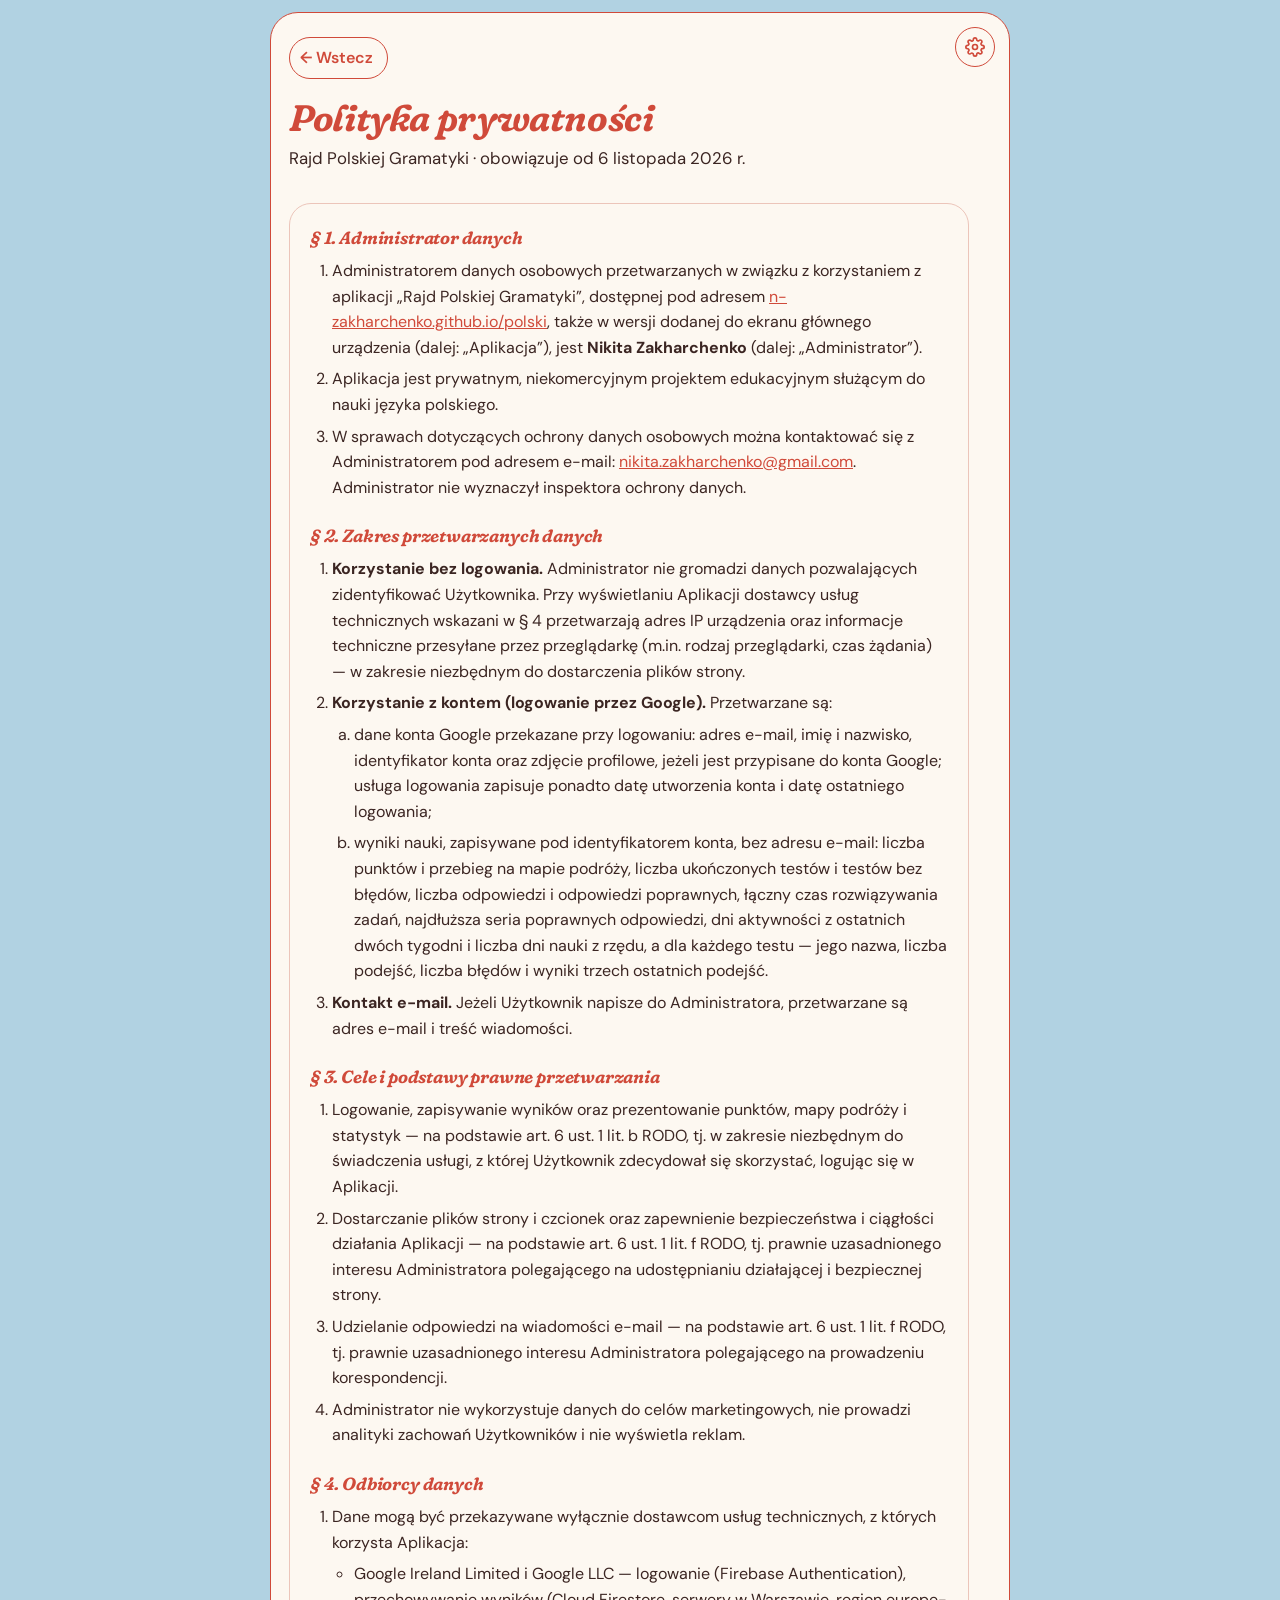
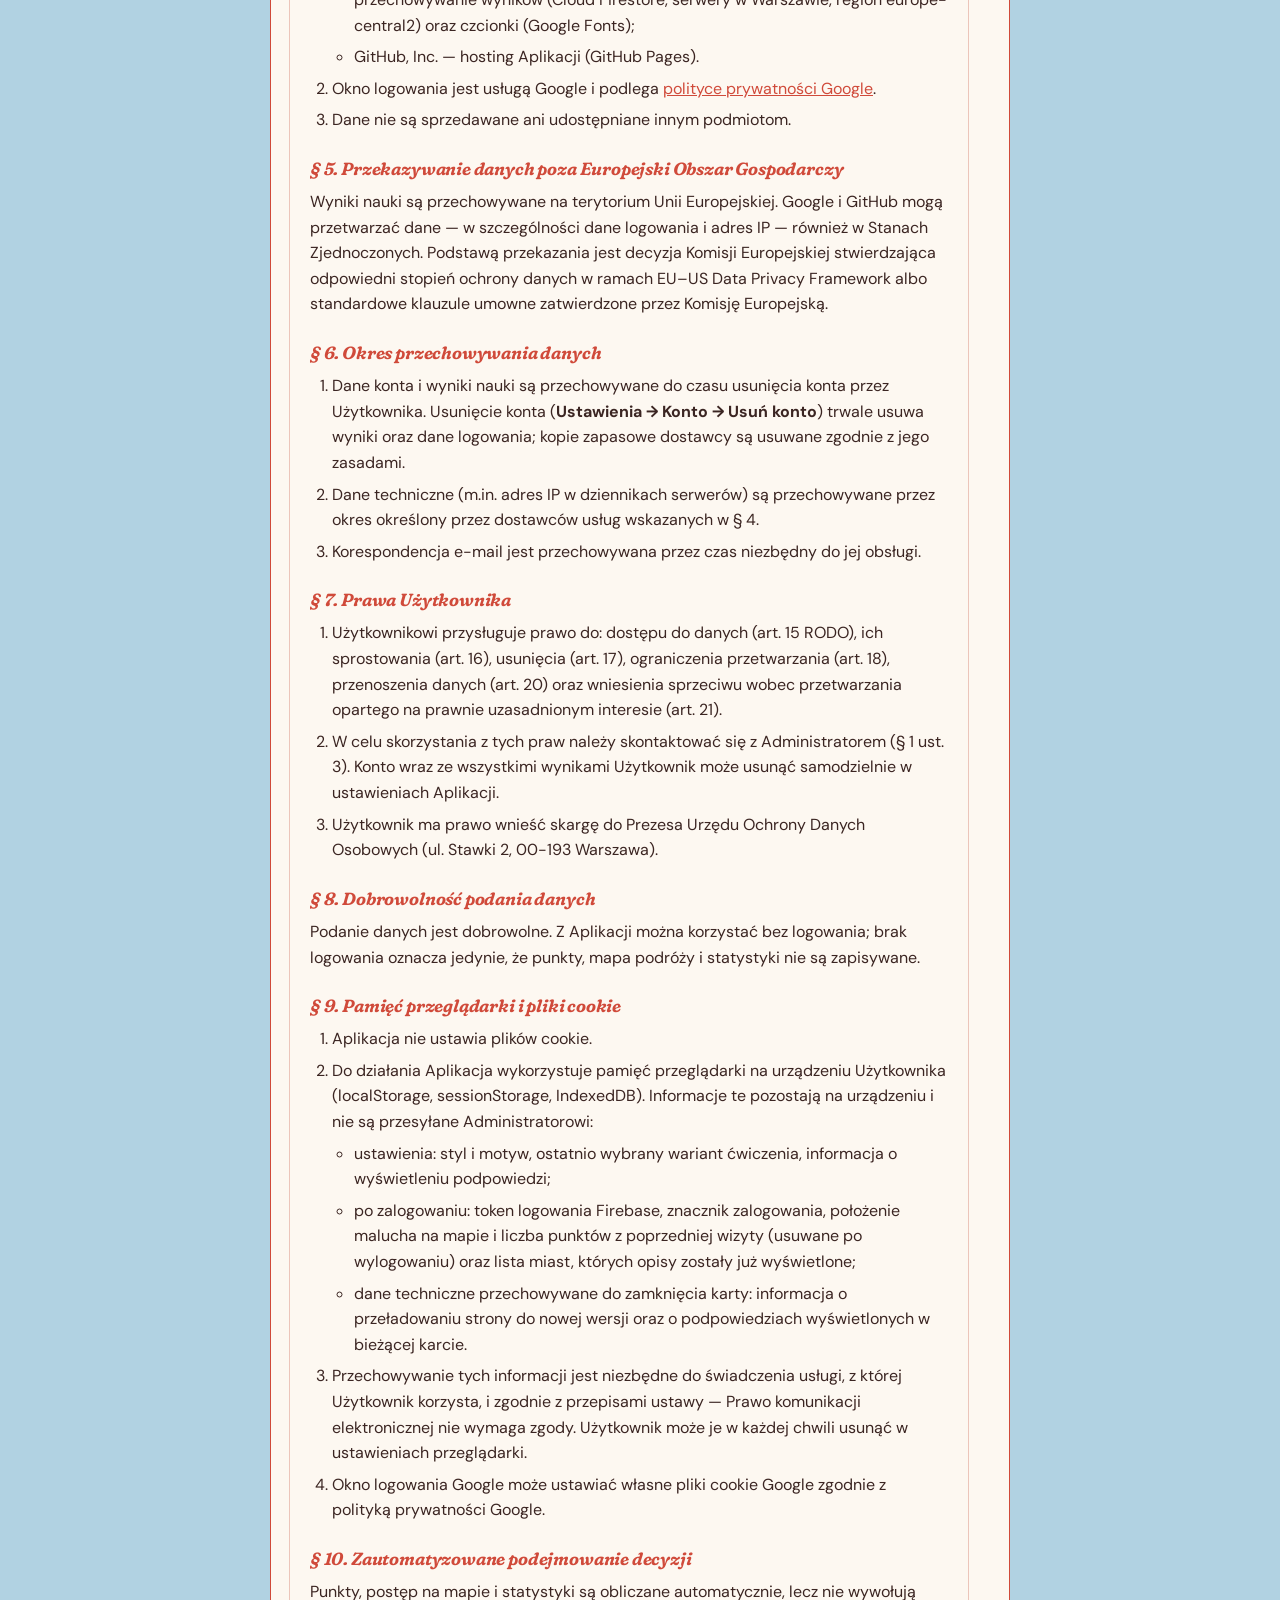
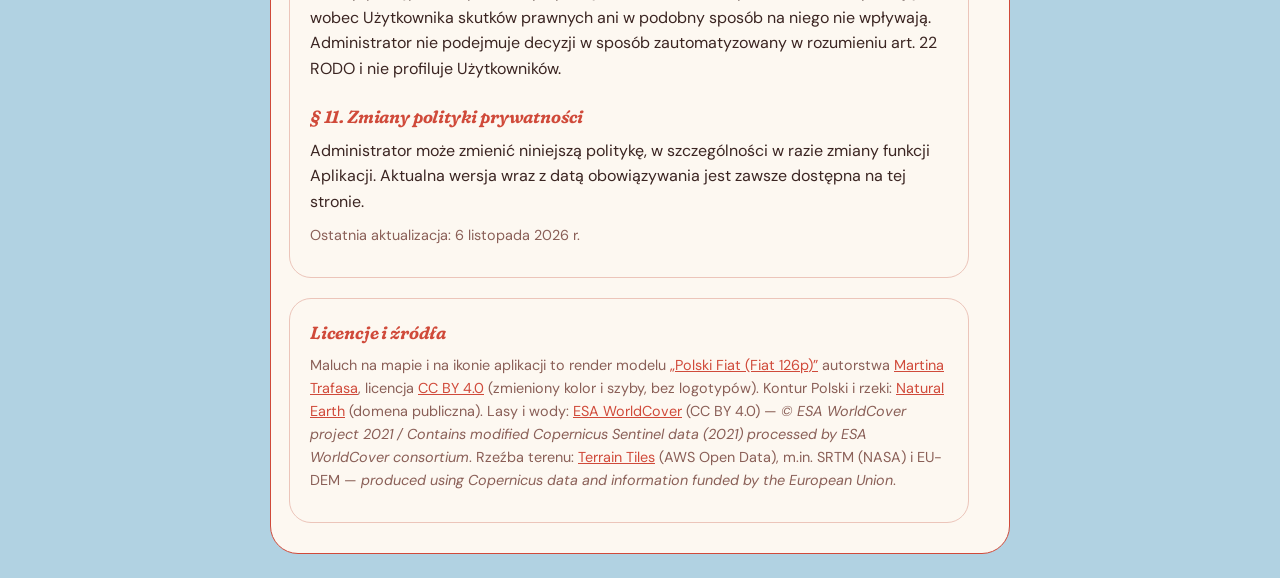
==== privacy.html @ e74ded34 "Liczebniki: w każdym teście co najmniej jedna liczba zakończona na „jeden” (21, 31 … 101) Co-Authore" ====
<!doctype html>
<html lang="pl">
<head>
  <meta charset="utf-8">
  <meta name="viewport" content="width=device-width, initial-scale=1">
  <title>Polityka prywatności — Rajd Polskiej Gramatyki</title>
  <!-- версия сайта: метка ?v= у всех наших файлов (защита от кэша); меняет tools/bump-version.js -->
  <script>window.POLSKI_V = '20261108-1040';</script>
  <link rel="icon" href="favicon.svg?v=20261108-1040" type="image/svg+xml">
  <!-- PWA: «на экран домой» — название Rajd Polski, иконка — малюх (core/pwa.js — инструкция по установке) -->
  <link rel="manifest" href="manifest.webmanifest?v=20261108-1040">
  <link rel="apple-touch-icon" href="icons/apple-touch-icon.png?v=20261108-1040">
  <meta name="apple-mobile-web-app-title" content="Rajd Polski">
  <meta name="application-name" content="Rajd Polski">
  <meta name="mobile-web-app-capable" content="yes">
  <meta name="apple-mobile-web-app-capable" content="yes">
  <link rel="stylesheet" href="style.css?v=20261108-1040">
  <!-- стили оформления (Styl в настройках): включается тот, что в <html data-design> -->
  <link rel="stylesheet" href="designs/01-retro-pastel.css?v=20261108-1040">
  <link rel="stylesheet" href="designs/02-gazeta.css?v=20261108-1040">
  <script src="core/settings.js?v=20261108-1040"></script>
  <script src="core/update.js?v=20261108-1040" defer></script> <!-- новая версия сайта вышла — перезагрузиться (и в PWA) -->
</head>
<body>
  <main>
    <a class="back" href="index.html">← Wstecz</a>
    <h1>Polityka prywatności</h1>
    <p class="subtitle">Rajd Polskiej Gramatyki · obowiązuje od 6 listopada 2026 r.</p>

    <!--
      Формальная политика по ст. 13 RODO. Меняется функциональность (новые данные в Firestore, новые ключи
      в браузере, новые сервисы) — обновить §2, §4, §9 и дату в подзаголовке и внизу.
    -->
    <article class="card prose">
      <h2>§ 1. Administrator danych</h2>
      <ol>
        <li>Administratorem danych osobowych przetwarzanych w związku z korzystaniem z aplikacji
          „Rajd Polskiej Gramatyki”, dostępnej pod adresem
          <a href="https://n-zakharchenko.github.io/polski/">n-zakharchenko.github.io/polski</a>, także w wersji
          dodanej do ekranu głównego urządzenia (dalej: „Aplikacja”), jest <strong>Nikita Zakharchenko</strong>
          (dalej: „Administrator”).</li>
        <li>Aplikacja jest prywatnym, niekomercyjnym projektem edukacyjnym służącym do nauki języka polskiego.</li>
        <li>W sprawach dotyczących ochrony danych osobowych można kontaktować się z Administratorem pod adresem
          e-mail: <a href="mailto:nikita.zakharchenko@gmail.com">nikita.zakharchenko@gmail.com</a>.
          Administrator nie wyznaczył inspektora ochrony danych.</li>
      </ol>

      <h2>§ 2. Zakres przetwarzanych danych</h2>
      <ol>
        <li><strong>Korzystanie bez logowania.</strong> Administrator nie gromadzi danych pozwalających
          zidentyfikować Użytkownika. Przy wyświetlaniu Aplikacji dostawcy usług technicznych wskazani w § 4
          przetwarzają adres IP urządzenia oraz informacje techniczne przesyłane przez przeglądarkę
          (m.in. rodzaj przeglądarki, czas żądania) — w zakresie niezbędnym do dostarczenia plików strony.</li>
        <li><strong>Korzystanie z kontem (logowanie przez Google).</strong> Przetwarzane są:
          <ol type="a">
            <li>dane konta Google przekazane przy logowaniu: adres e-mail, imię i nazwisko, identyfikator konta
              oraz zdjęcie profilowe, jeżeli jest przypisane do konta Google; usługa logowania zapisuje ponadto
              datę utworzenia konta i datę ostatniego logowania;</li>
            <li>wyniki nauki, zapisywane pod identyfikatorem konta, bez adresu e-mail: liczba punktów i przebieg
              na mapie podróży, liczba ukończonych testów i testów bez błędów, liczba odpowiedzi i odpowiedzi
              poprawnych, łączny czas rozwiązywania zadań, najdłuższa seria poprawnych odpowiedzi, dni aktywności
              z ostatnich dwóch tygodni i liczba dni nauki z rzędu, a dla każdego testu — jego nazwa, liczba
              podejść, liczba błędów i wyniki trzech ostatnich podejść.</li>
          </ol>
        </li>
        <li><strong>Kontakt e-mail.</strong> Jeżeli Użytkownik napisze do Administratora, przetwarzane są adres
          e-mail i treść wiadomości.</li>
      </ol>

      <h2>§ 3. Cele i podstawy prawne przetwarzania</h2>
      <ol>
        <li>Logowanie, zapisywanie wyników oraz prezentowanie punktów, mapy podróży i statystyk — na podstawie
          art. 6 ust. 1 lit. b RODO, tj. w zakresie niezbędnym do świadczenia usługi, z której Użytkownik
          zdecydował się skorzystać, logując się w Aplikacji.</li>
        <li>Dostarczanie plików strony i czcionek oraz zapewnienie bezpieczeństwa i ciągłości działania Aplikacji —
          na podstawie art. 6 ust. 1 lit. f RODO, tj. prawnie uzasadnionego interesu Administratora polegającego
          na udostępnianiu działającej i bezpiecznej strony.</li>
        <li>Udzielanie odpowiedzi na wiadomości e-mail — na podstawie art. 6 ust. 1 lit. f RODO, tj. prawnie
          uzasadnionego interesu Administratora polegającego na prowadzeniu korespondencji.</li>
        <li>Administrator nie wykorzystuje danych do celów marketingowych, nie prowadzi analityki zachowań
          Użytkowników i nie wyświetla reklam.</li>
      </ol>

      <h2>§ 4. Odbiorcy danych</h2>
      <ol>
        <li>Dane mogą być przekazywane wyłącznie dostawcom usług technicznych, z których korzysta Aplikacja:
          <ul>
            <li>Google Ireland Limited i Google LLC — logowanie (Firebase Authentication), przechowywanie wyników
              (Cloud Firestore, serwery w Warszawie, region europe-central2) oraz czcionki (Google Fonts);</li>
            <li>GitHub, Inc. — hosting Aplikacji (GitHub Pages).</li>
          </ul>
        </li>
        <li>Okno logowania jest usługą Google i podlega
          <a href="https://policies.google.com/privacy">polityce prywatności Google</a>.</li>
        <li>Dane nie są sprzedawane ani udostępniane innym podmiotom.</li>
      </ol>

      <h2>§ 5. Przekazywanie danych poza Europejski Obszar Gospodarczy</h2>
      <p>Wyniki nauki są przechowywane na terytorium Unii Europejskiej. Google i GitHub mogą przetwarzać dane —
        w szczególności dane logowania i adres IP — również w Stanach Zjednoczonych. Podstawą przekazania jest
        decyzja Komisji Europejskiej stwierdzająca odpowiedni stopień ochrony danych w ramach EU–US Data Privacy
        Framework albo standardowe klauzule umowne zatwierdzone przez Komisję Europejską.</p>

      <h2>§ 6. Okres przechowywania danych</h2>
      <ol>
        <li>Dane konta i wyniki nauki są przechowywane do czasu usunięcia konta przez Użytkownika. Usunięcie konta
          (<strong>Ustawienia → Konto → Usuń konto</strong>) trwale usuwa wyniki oraz dane logowania; kopie
          zapasowe dostawcy są usuwane zgodnie z jego zasadami.</li>
        <li>Dane techniczne (m.in. adres IP w dziennikach serwerów) są przechowywane przez okres określony przez
          dostawców usług wskazanych w § 4.</li>
        <li>Korespondencja e-mail jest przechowywana przez czas niezbędny do jej obsługi.</li>
      </ol>

      <h2>§ 7. Prawa Użytkownika</h2>
      <ol>
        <li>Użytkownikowi przysługuje prawo do: dostępu do danych (art. 15 RODO), ich sprostowania (art. 16),
          usunięcia (art. 17), ograniczenia przetwarzania (art. 18), przenoszenia danych (art. 20) oraz
          wniesienia sprzeciwu wobec przetwarzania opartego na prawnie uzasadnionym interesie (art. 21).</li>
        <li>W celu skorzystania z tych praw należy skontaktować się z Administratorem (§ 1 ust. 3).
          Konto wraz ze wszystkimi wynikami Użytkownik może usunąć samodzielnie w ustawieniach Aplikacji.</li>
        <li>Użytkownik ma prawo wnieść skargę do Prezesa Urzędu Ochrony Danych Osobowych
          (ul. Stawki 2, 00-193 Warszawa).</li>
      </ol>

      <h2>§ 8. Dobrowolność podania danych</h2>
      <p>Podanie danych jest dobrowolne. Z Aplikacji można korzystać bez logowania; brak logowania oznacza
        jedynie, że punkty, mapa podróży i statystyki nie są zapisywane.</p>

      <h2>§ 9. Pamięć przeglądarki i pliki cookie</h2>
      <ol>
        <li>Aplikacja nie ustawia plików cookie.</li>
        <li>Do działania Aplikacja wykorzystuje pamięć przeglądarki na urządzeniu Użytkownika (localStorage,
          sessionStorage, IndexedDB). Informacje te pozostają na urządzeniu i nie są przesyłane Administratorowi:
          <ul>
            <li>ustawienia: styl i motyw, ostatnio wybrany wariant ćwiczenia, informacja o wyświetleniu podpowiedzi;</li>
            <li>po zalogowaniu: token logowania Firebase, znacznik zalogowania, położenie malucha na mapie i liczba
              punktów z poprzedniej wizyty (usuwane po wylogowaniu) oraz lista miast, których opisy zostały już
              wyświetlone;</li>
            <li>dane techniczne przechowywane do zamknięcia karty: informacja o przeładowaniu strony do nowej wersji
              oraz o podpowiedziach wyświetlonych w bieżącej karcie.</li>
          </ul>
        </li>
        <li>Przechowywanie tych informacji jest niezbędne do świadczenia usługi, z której Użytkownik korzysta,
          i zgodnie z przepisami ustawy — Prawo komunikacji elektronicznej nie wymaga zgody. Użytkownik może je
          w każdej chwili usunąć w ustawieniach przeglądarki.</li>
        <li>Okno logowania Google może ustawiać własne pliki cookie Google zgodnie z polityką prywatności Google.</li>
      </ol>

      <h2>§ 10. Zautomatyzowane podejmowanie decyzji</h2>
      <p>Punkty, postęp na mapie i statystyki są obliczane automatycznie, lecz nie wywołują wobec Użytkownika
        skutków prawnych ani w podobny sposób na niego nie wpływają. Administrator nie podejmuje decyzji
        w sposób zautomatyzowany w rozumieniu art. 22 RODO i nie profiluje Użytkowników.</p>

      <h2>§ 11. Zmiany polityki prywatności</h2>
      <p>Administrator może zmienić niniejszą politykę, w szczególności w razie zmiany funkcji Aplikacji.
        Aktualna wersja wraz z datą obowiązywania jest zawsze dostępna na tej stronie.</p>

      <p class="muted">Ostatnia aktualizacja: 6 listopada 2026 r.</p>
    </article>

    <!-- лицензии — не часть политики, но CC BY требует указывать авторов -->
    <section class="card prose licenses">
      <h2>Licencje i źródła</h2>
      <p>Maluch na mapie i na ikonie aplikacji to render modelu
        <a href="https://sketchfab.com/3d-models/polski-fiat-fiat-126p-edc1b9d866484e048b4c54d917cca900">„Polski Fiat (Fiat 126p)”</a>
        autorstwa <a href="https://sketchfab.com/Bexxie">Martina Trafasa</a>, licencja
        <a href="http://creativecommons.org/licenses/by/4.0/">CC BY 4.0</a> (zmieniony kolor i szyby, bez logotypów).
        Kontur Polski i rzeki: <a href="https://www.naturalearthdata.com/">Natural Earth</a> (domena publiczna).
        Lasy i wody: <a href="https://esa-worldcover.org/">ESA WorldCover</a> (CC BY 4.0) —
        <i>© ESA WorldCover project 2021 / Contains modified Copernicus Sentinel data (2021) processed by ESA WorldCover consortium</i>.
        Rzeźba terenu: <a href="https://registry.opendata.aws/terrain-tiles/">Terrain Tiles</a> (AWS Open Data),
        m.in. SRTM (NASA) i EU-DEM — <i>produced using Copernicus data and information funded by the European Union</i>.</p>
    </section>
  </main>
  <script src="core/haptics.js?v=20261108-1040"></script>
  <script src="core/account.js?v=20261108-1040" defer></script>
  <script src="core/pwa.js?v=20261108-1040" defer></script>
</body>
</html>
---- style.css ----
:root {
  --bg: #f4f5fa;
  --card: #ffffff;
  --card-border: #e7e9f2;
  --text: #1d2330;
  --muted: #6b7280;
  --accent: #dc143c;            /* польский красный */
  --accent-2: #ff4d6d;
  --accent-soft: #fde8ec;
  --shadow: 0 1px 2px rgba(20, 24, 40, 0.06), 0 4px 14px rgba(20, 24, 40, 0.06);
  --shadow-hover: 0 2px 4px rgba(20, 24, 40, 0.08), 0 12px 28px rgba(220, 20, 60, 0.16);
  --radius: 18px;
  --ok: #16803c;
  --ok-soft: #e3f6ea;
  --bad: #c81e3a;
  --bad-soft: #fde8ec;
  /* цвета рамок и вариантов: жёлтый — существительное, зелёный — глагол */
  --y-bg: #fef3c7;
  --y-border: #f2b01e;
  --y-text: #6b4a04;
  --g-bg: #dcfce7;
  --g-border: #34c46a;
  --g-text: #14532d;
  /* все подсказки: белый пузырь, обводка и текст — цвет числительных (--num) */
  --tip-bg: #ffffff;
  --tip-shadow: drop-shadow(0 6px 12px rgba(40, 60, 120, 0.12));
  --num: #3f6fe8;   /* число словами */
  --b-bg: #e8efff;  /* рамка и варианты числительного */
  --b-text: #24449e;
  /* карта путешествия */
  --map-land: #f1f3f8;
  --map-border: #d3d8e3;
  --terrain-light: inline;
  --terrain-dark: none;
  --map-river: #a3c4e6;
  --relief-blend: hard-light;  /* на светлой суше soft-light почти не виден */
  --relief-opacity: 0.45;
}

/*
 * Тёмная тема. Настройка «Motyw» (core/settings.js) ставит <html data-theme="light|dark">:
 *   без атрибута («Jak na urządzeniu») — как в системе;
 *   data-theme="light" («Dzień») — всегда светлая; data-theme="dark" («Noc») — всегда тёмная.
 * Поэтому набор тёмных цветов записан дважды — держите оба блока одинаковыми.
 */
:root { color-scheme: light; }

@media (prefers-color-scheme: dark) {
  :root:not([data-theme="light"]) {
    color-scheme: dark;
    --bg: #13151b;
    --card: #1d2028;
    --card-border: #2a2e39;
    --text: #e9ebf1;
    --muted: #9aa1ad;
    --accent-soft: #3a1820;
    --shadow: 0 1px 2px rgba(0, 0, 0, 0.3), 0 4px 14px rgba(0, 0, 0, 0.25);
    --shadow-hover: 0 2px 4px rgba(0, 0, 0, 0.3), 0 12px 28px rgba(220, 20, 60, 0.22);
    --ok: #4ade80;
    --ok-soft: #13301f;
    --bad: #ff6b81;
    --bad-soft: #3a1820;
    --y-bg: #3a2e0c;
    --y-border: #d9a321;
    --y-text: #fde68a;
    --g-bg: #10301e;
    --g-border: #2fb862;
    --g-text: #bbf7d0;
    --tip-bg: #1d2028;
    --tip-shadow: drop-shadow(0 6px 12px rgba(0, 0, 0, 0.45));
    --num: #8aa8ff;
    --b-bg: #17223f;
    --b-text: #c9d7ff;
    --map-land: #242833;
    --map-border: #3a4050;
    --terrain-light: none;
    --terrain-dark: inline;
    --map-river: #34547d;
    --relief-blend: soft-light;
    --relief-opacity: 1;
  }
}

:root[data-theme="dark"] {
  color-scheme: dark;
  --bg: #13151b;
  --card: #1d2028;
  --card-border: #2a2e39;
  --text: #e9ebf1;
  --muted: #9aa1ad;
  --accent-soft: #3a1820;
  --shadow: 0 1px 2px rgba(0, 0, 0, 0.3), 0 4px 14px rgba(0, 0, 0, 0.25);
  --shadow-hover: 0 2px 4px rgba(0, 0, 0, 0.3), 0 12px 28px rgba(220, 20, 60, 0.22);
  --ok: #4ade80;
  --ok-soft: #13301f;
  --bad: #ff6b81;
  --bad-soft: #3a1820;
  --y-bg: #3a2e0c;
  --y-border: #d9a321;
  --y-text: #fde68a;
  --g-bg: #10301e;
  --g-border: #2fb862;
  --g-text: #bbf7d0;
  --tip-bg: #1d2028;
  --tip-shadow: drop-shadow(0 6px 12px rgba(0, 0, 0, 0.45));
  --num: #8aa8ff;
  --b-bg: #17223f;
  --b-text: #c9d7ff;
  --map-land: #242833;
  --map-border: #3a4050;
  --terrain-light: none;
  --terrain-dark: inline;
  --map-river: #34547d;
  --relief-blend: soft-light;
  --relief-opacity: 1;
}

* { box-sizing: border-box; }

body {
  margin: 0;
  min-height: 100vh;
  font-family: -apple-system, BlinkMacSystemFont, "Segoe UI", Roboto, sans-serif;
  background:
    radial-gradient(1200px 400px at 50% -200px, var(--accent-soft), transparent 70%),
    var(--bg);
  color: var(--text);
  line-height: 1.5;
  -webkit-tap-highlight-color: transparent;
}

main {
  position: relative; /* шестерёнка настроек — в правом верхнем углу колонки, а не окна */
  max-width: 760px;
  margin: 0 auto;
  padding: 28px 16px 40px;
}

h1 {
  margin: 0 0 4px;
  font-size: 1.8rem;
  font-weight: 800;
  letter-spacing: -0.02em;
}
.subtitle { margin: 0 0 24px; color: var(--muted); font-size: 1.05rem; }

/* ---------- Список тестов ---------- */

/* мобильный: одна колонка; шире — столько колонок, сколько влезет */
.test-list {
  display: grid;
  grid-template-columns: repeat(auto-fill, minmax(260px, 1fr));
  gap: 14px;
}

.test-card {
  display: flex;
  align-items: center;
  gap: 16px;
  padding: 18px;
  background: var(--card);
  border: 1px solid var(--card-border);
  border-radius: var(--radius);
  box-shadow: var(--shadow);
  color: var(--text);
  text-decoration: none;
  transition: transform 0.18s ease, box-shadow 0.18s ease, border-color 0.18s ease;
}

.test-card:hover {
  transform: translateY(-3px);
  box-shadow: var(--shadow-hover);
  border-color: var(--accent);
}
.test-card:active { transform: translateY(0) scale(0.98); }
.test-card:focus-visible { outline: 3px solid var(--accent); outline-offset: 2px; }

.test-icon {
  flex: none;
  display: grid;
  place-items: center;
  width: 56px;
  height: 56px;
  border-radius: 16px;
  background: linear-gradient(135deg, var(--accent), var(--accent-2));
  color: #fff;
  font-weight: 800;
  font-size: 1.05rem;
  letter-spacing: -0.02em;
  box-shadow: 0 6px 14px rgba(220, 20, 60, 0.3);
}

.test-text { flex: 1; display: flex; flex-direction: column; min-width: 0; }
.test-title { font-size: 1.15rem; font-weight: 700; }
.test-desc { font-size: 0.92rem; color: var(--muted); }

.test-arrow {
  flex: none;
  font-size: 1.3rem;
  color: var(--muted);
  transition: transform 0.18s ease, color 0.18s ease;
}
.test-card:hover .test-arrow { transform: translateX(4px); color: var(--accent); }

/* тест ещё не готов */
.test-card.soon { opacity: 0.6; cursor: default; }
.test-card.soon:hover { transform: none; box-shadow: var(--shadow); border-color: var(--card-border); }
.test-card.soon .test-icon { background: var(--muted); box-shadow: none; }

.badge {
  flex: none;
  padding: 4px 10px;
  border-radius: 999px;
  background: var(--accent-soft);
  color: var(--accent);
  font-size: 0.8rem;
  font-weight: 700;
}
.back[hidden] { display: none; }

/* iOS: невидимая подпись переключателя во всю кнопку — касание даёт системный щелчок (core/haptics.js).
   Стоит раньше .chip / .ghost, чтобы их position (летящее слово — fixed) брал верх. */
.haptic-host { position: relative; }
.haptic-hit { position: absolute; inset: 0; border-radius: inherit; -webkit-tap-highlight-color: transparent; }
.ghost .haptic-hit { display: none; }

/* ---------- Обычная кнопка (для тестов) ---------- */

.btn {
  display: inline-flex;
  align-items: center;
  justify-content: center;
  gap: 8px;
  min-height: 52px;
  padding: 14px 24px;
  border: none;
  border-radius: 14px;
  background: linear-gradient(135deg, var(--accent), var(--accent-2));
  color: #fff;
  font: inherit;
  font-size: 1.05rem;
  font-weight: 700;
  text-decoration: none;
  cursor: pointer;
  box-shadow: 0 6px 16px rgba(220, 20, 60, 0.28);
  transition: transform 0.15s ease, box-shadow 0.15s ease, filter 0.15s ease;
}
.btn:hover { transform: translateY(-2px); box-shadow: 0 10px 22px rgba(220, 20, 60, 0.34); filter: brightness(1.05); }
.btn:active { transform: translateY(0) scale(0.98); }
.btn:focus-visible { outline: 3px solid var(--accent); outline-offset: 2px; }
.btn:disabled { opacity: 0.45; cursor: default; transform: none; box-shadow: none; }

/* ---------- Прочее ---------- */

.back {
  display: inline-flex;
  align-items: center;
  gap: 6px;
  margin-bottom: 20px;
  padding: 8px 14px 8px 10px;
  border-radius: 999px;
  background: var(--card);
  border: 1px solid var(--card-border);
  color: var(--muted);
  font-weight: 600;
  text-decoration: none;
  transition: color 0.15s, border-color 0.15s;
}
.back:hover { color: var(--accent); border-color: var(--accent); }

.card {
  background: var(--card);
  border: 1px solid var(--card-border);
  border-radius: var(--radius);
  box-shadow: var(--shadow);
  padding: 20px;
}

.btn-wide { width: 100%; }

/* «Sprawdź / Dalej» в тесте (core/ui.js): закреплена у нижнего края экрана поверх лёгкого градиента,
   чтобы не прыгала вслед за высотой задания. Ширина — как у колонки; градиент — в цвет фона под колонкой. */
.action-bar {
  position: fixed;
  left: 50%;
  bottom: 0;
  transform: translateX(-50%);
  z-index: 40;
  width: min(100%, var(--bar-width, 760px));
  padding: 34px 16px calc(16px + env(safe-area-inset-bottom));
  background: linear-gradient(to bottom, transparent, var(--bar-fade, var(--bg)) 60%);
  pointer-events: none; /* сквозь прозрачную часть градиента можно нажимать */
}
.action-bar[hidden] { display: none; }
.action-bar .btn { pointer-events: auto; display: block; max-width: 560px; margin: 0 auto; }
.test-page main { padding-bottom: 120px; } /* последнее в задании не прячется под кнопкой */

/* канистра вместо звёздочки у очков: встроенный SVG (Polski.fuelIcon в core/engine.js), цвет — --fuel стиля */
.ico-fuel, .ico-pin {
  display: inline-block;
  width: 1.1em;
  height: 1.1em;
  vertical-align: -0.2em;
  color: var(--fuel, var(--accent));
}
.ico-fuel svg, .ico-pin svg { display: block; width: 100%; height: 100%; } /* .ico-pin — пин у счётчика городов (journey.js) */
.btn-secondary {
  background: var(--card);
  color: var(--text);
  border: 1px solid var(--card-border);
  box-shadow: var(--shadow);
}
.btn-secondary:hover { box-shadow: var(--shadow-hover); }
.btn[hidden] { display: none; }

.error { margin: 0; color: var(--bad); font-weight: 600; }

/* подвал главной: ссылка на политику — видна всем, с входом и без */
.site-footer { margin: 28px 0 8px; text-align: center; font-size: 0.85rem; }
.site-footer a { color: var(--muted); }
.site-footer a:hover { color: var(--accent); }

/* ---------- «Zainstaluj aplikację» (core/pwa.js; только на телефонах) ---------- */

.pwa-row { margin-bottom: 14px; }
.pwa-btn { min-height: 40px; padding: 8px 16px; font-size: 0.95rem; }
.rule-dialog.pwa-dialog { width: min(440px, calc(100vw - 32px)); }
.pwa-intro { display: flex; gap: 12px; align-items: center; margin-bottom: 14px; }
.pwa-intro p { margin: 0; color: var(--muted); line-height: 1.4; }
.pwa-icon { flex: none; border-radius: 13px; box-shadow: 0 2px 6px rgba(0, 0, 0, 0.15); }
.pwa-steps ol { margin: 14px 0 0; padding-left: 1.3em; display: grid; gap: 8px; line-height: 1.4; }
.pwa-note { margin: 12px 0 0; color: var(--muted); font-size: 0.85rem; }
.pwa-install { margin-top: 14px; }
.pwa-or { margin: 10px 0 -6px; color: var(--muted); font-size: 0.85rem; text-align: center; }
.pwa-device { margin: 0; padding: 8px 12px; border-radius: 10px; background: var(--stat-bg, var(--bg)); font-size: 0.9rem; }
.pwa-copy { margin-top: 12px; min-height: 36px; padding: 6px 14px; font-size: 0.9rem; }
.pwa-other { margin-top: 16px; color: var(--muted); font-size: 0.85rem; }
.pwa-other summary { cursor: pointer; }
.pwa-picker { margin-top: 8px; width: 100%; padding: 8px; font: inherit; color: var(--text); background: var(--card); border: 1px solid var(--card-border); border-radius: 8px; }

/* ---------- Настройки: шестерёнка в правом верхнем углу ---------- */

.settings-btn {
  position: absolute;
  top: 16px;
  right: 16px;
  z-index: 10;
  display: grid;
  place-items: center;
  width: 40px;
  height: 40px;
  padding: 0;
  border: 1px solid var(--card-border);
  border-radius: 50%;
  background: var(--card);
  color: var(--muted);
  box-shadow: var(--shadow);
  cursor: pointer;
  transition: color 0.15s, transform 0.3s ease;
}
.settings-btn:hover { color: var(--text); transform: rotate(45deg); }
.settings-btn:focus-visible { outline: 3px solid var(--accent); outline-offset: 2px; }
.rule-dialog.settings-dialog { width: min(440px, calc(100vw - 32px)); }
h1 { padding-right: 48px; } /* место под шестерёнку: длинный заголовок под неё не залезает */
.settings-section .seg { margin-top: 2px; }
.settings-section + .settings-section { margin-top: 24px; }

/* ---------- Konto (core/account.js): настройки и итог теста ---------- */

.account { display: grid; gap: 10px; }
.account p { margin: 0; }
.account-lead { color: var(--muted); }
.account-email { margin-top: -6px !important; color: var(--muted); font-size: 0.9rem; }
.account-row { display: flex; flex-wrap: wrap; align-items: center; gap: 8px; }
.account-warn { color: var(--bad); font-weight: 600; }
.account-error { color: var(--bad); font-size: 0.9rem; }
.account-privacy { justify-self: start; color: var(--muted); font-size: 0.85rem; }
.account-privacy:hover { color: var(--accent); }
.btn-sm { min-height: 44px; padding: 10px 18px; font-size: 1rem; }
.btn-danger { background: var(--bad); box-shadow: none; }
.btn-danger:hover { box-shadow: none; }
.link-danger {
  padding: 10px 6px;
  border: none;
  background: none;
  color: var(--bad);
  font: inherit;
  font-weight: 600;
  cursor: pointer;
}
.link-danger:hover { text-decoration: underline; }
.link-danger:disabled { opacity: 0.45; cursor: default; text-decoration: none; }
.summary-account {
  max-width: 360px;
  margin: 24px auto 0;
  padding-top: 20px;
  border-top: 1px solid var(--card-border);
}
.summary-account[hidden] { display: none; }
.summary-account .account { justify-items: center; }
.summary-account .account-privacy { justify-self: center; }

/* ---------- Текстовые страницы (privacy.html) ---------- */

.prose { max-width: 680px; line-height: 1.6; }
.prose h2 { margin: 22px 0 6px; font-size: 1.1rem; }
.prose h2:first-child { margin-top: 0; }
.prose p, .prose ul, .prose ol { margin: 0 0 10px; }
.prose ul, .prose ol { padding-left: 22px; }
.prose li { margin-bottom: 6px; }
.prose li > ul, .prose li > ol { margin: 6px 0 0; }
.licenses { margin-top: 20px; font-size: 0.9rem; color: var(--muted); } /* лицензии под политикой (privacy.html) */
.licenses h2 { color: var(--text); }
.prose a { color: var(--accent); }
.prose .muted { color: var(--muted); font-size: 0.9rem; }
@media (min-width: 768px) {
  .settings-btn { top: 24px; right: 24px; }
}

/* ---------- Экран выбора (раздел с chooser) ---------- */

.chooser[hidden], .test-list[hidden] { display: none; }
.chooser { max-width: none; } /* на всю ширину колонки, как в остальных стилях */
.chooser-axis { margin-bottom: 22px; }
.chooser-label {
  margin-bottom: 8px;
  color: var(--muted);
  font-size: 0.8rem;
  font-weight: 700;
  letter-spacing: 0.04em;
  text-transform: uppercase;
}
.seg { display: flex; flex-wrap: wrap; gap: 8px; }
.seg-btn {
  min-height: 46px;
  padding: 10px 16px;
  border: 2px solid var(--card-border);
  border-radius: 14px;
  background: var(--card);
  color: var(--text);
  font: inherit;
  font-size: 1rem;
  font-weight: 600;
  cursor: pointer;
  transition: border-color 0.15s, background 0.15s, color 0.15s;
}
.seg-btn:hover { border-color: var(--accent); }
.seg-btn.active {
  border-color: var(--accent);
  background: var(--accent-soft);
  color: var(--accent);
}
.seg-btn:focus-visible { outline: 3px solid var(--accent); outline-offset: 2px; }
.chooser-hint { margin-top: 8px; color: var(--muted); font-size: 0.9rem; font-style: italic; }
.chooser-start { margin-top: 6px; }

/* ---------- Экран теста ---------- */

.test-page h1 { margin-bottom: 16px; }
.test-page .test-mode { margin: -12px 0 16px; }
.test-mode[hidden] { display: none; }

.progress { margin-bottom: 20px; }
.progress-text {
  display: flex;
  justify-content: space-between;
  margin-bottom: 8px;
  color: var(--muted);
  font-size: 0.9rem;
  font-weight: 600;
}
.progress-track {
  height: 8px;
  border-radius: 999px;
  background: var(--accent-soft);
  overflow: hidden;
}
.progress-fill {
  height: 100%;
  border-radius: inherit;
  background: linear-gradient(90deg, var(--accent), var(--accent-2));
  transition: width 0.3s ease;
}

.task { text-align: center; margin: 8px 0 20px; }
.task-question { margin: 0 0 6px; color: var(--muted); font-size: 1rem; }
.task-prompt {
  font-size: clamp(2rem, 9vw, 3.2rem);
  font-weight: 800;
  letter-spacing: -0.02em;
  line-height: 1.15;
  word-break: break-word;
}

.answer-area { margin-bottom: 16px; }
.answer-area.locked { pointer-events: none; }

.text-input {
  width: 100%;
  padding: 14px 16px;
  border: 2px solid var(--card-border);
  border-radius: 14px;
  background: var(--bg);
  color: var(--text);
  font: inherit;
  font-size: 1.2rem; /* ≥16px — iOS не зумит поле */
  outline: none;
  transition: border-color 0.15s;
}
.text-input:focus { border-color: var(--accent); }

.pl-keys {
  display: flex;
  flex-wrap: wrap;
  gap: 6px;
  margin-top: 10px;
  justify-content: center;
}
.pl-key {
  min-width: 40px;
  height: 40px;
  border: 1px solid var(--card-border);
  border-radius: 10px;
  background: var(--card);
  color: var(--text);
  font: inherit;
  font-size: 1.05rem;
  cursor: pointer;
}
.pl-key:hover { border-color: var(--accent); color: var(--accent); }

.options { display: grid; gap: 10px; }
@media (min-width: 520px) { .options { grid-template-columns: 1fr 1fr; } }
.option {
  min-height: 56px;
  padding: 12px 16px;
  border: 2px solid var(--card-border);
  border-radius: 14px;
  background: var(--card);
  color: var(--text);
  font: inherit;
  font-size: 1.1rem;
  font-weight: 600;
  cursor: pointer;
  transition: border-color 0.15s, transform 0.15s;
}
.option:hover { border-color: var(--accent); transform: translateY(-1px); }
.option.correct { border-color: var(--ok); background: var(--ok-soft); }
.option.wrong { border-color: var(--bad); background: var(--bad-soft); }

.feedback:empty { display: none; }
.feedback {
  margin-bottom: 16px;
  padding: 12px 16px;
  border-radius: 14px;
  line-height: 1.6;
}
.feedback.ok { background: var(--ok-soft); color: var(--ok); }
.feedback.bad { background: var(--bad-soft); color: var(--bad); }
.feedback b { color: var(--text); }
.feedback-hint { color: var(--muted); font-size: 0.95rem; }

.counts { display: inline-flex; gap: 12px; }
.count-ok { color: var(--ok); }
.count-bad { color: var(--bad); }

/* очки и серия (видны после входа) */
.progress-round { display: inline-flex; align-items: center; gap: 8px; }
.count-pts { position: relative; color: var(--text); white-space: nowrap; }
.count-pts[hidden], .streak[hidden] { display: none; } /* без входа очков нет (core/ui.js → syncPoints) */
.pts-pop {
  position: absolute;
  left: 50%;
  bottom: 100%;
  color: var(--ok);
  font-weight: 800;
  white-space: nowrap;
  pointer-events: none;
  animation: pts-pop 1s ease-out forwards;
}
@keyframes pts-pop {
  0% { opacity: 0; transform: translate(-50%, 6px) scale(0.8); }
  20% { opacity: 1; transform: translate(-50%, 0) scale(1.15); }
  100% { opacity: 0; transform: translate(-50%, -20px) scale(1); }
}
.streak { display: inline-block; color: var(--accent); font-weight: 800; }
.streak:empty { display: none; }
.streak.bump { animation: streak-bump 0.5s ease; }
@keyframes streak-bump {
  0% { transform: scale(1); }
  40% { transform: scale(1.4); }
  100% { transform: scale(1); }
}
.summary-points { display: grid; gap: 4px; margin-bottom: 4px; }
.summary-points p { margin: 0; }
.summary-points .btn { justify-self: center; margin-top: 6px; }
.pts-total { font-size: 1.4rem; }
.pts-total strong { color: var(--ok); }
.pts-sub { color: var(--muted); }
.pts-city { font-size: 1.1rem; font-weight: 700; }

/* поп-ап «Nowe miasto» (journey.js → showCity) — на основе окна правила */
.rule-dialog.city-dialog { width: min(420px, calc(100vw - 32px)); text-align: center; }
.city-dialog .rule-inner { display: grid; gap: 6px; padding: 24px 22px 22px; }
.city-dialog p { margin: 0; }
.city-kicker { color: var(--accent); font-weight: 800; letter-spacing: 0.02em; }
.city-name { margin: 2px 0 0; font-size: 1.8rem; line-height: 1.15; }
.city-woj { color: var(--muted); font-size: 0.9rem; }
.city-text { margin: 10px 0 14px !important; line-height: 1.55; text-align: left; }
.pts-sub strong { color: var(--text); }
.pts-map { margin-top: 6px; color: var(--accent); font-weight: 700; text-decoration: none; }
.pts-map:hover { text-decoration: underline; }
.summary-points:not(:empty) + div:not(:empty) { margin-top: 14px; }
.summary-go { margin-top: 16px; } /* «Zobacz mapę» / «Na główną» (core/progress.js) */

/* ---------- Карта путешествия (journey/journey.js) ---------- */

.journey { margin-top: 44px; padding: 10px 12px 14px; }
.journey[hidden] { display: none; }
.journey-lead { margin: 6px 4px 4px; font-weight: 700; line-height: 1.35; }
.journey-frame { position: relative; }
.journey-map { display: block; width: 100%; height: auto; }
.map-land { fill: var(--map-land); }
.map-border { fill: none; stroke: var(--map-border); stroke-width: 2.5; stroke-linejoin: round; }
/* пастельная раскраска (journey/terrain-*.webp): показываем картинку своей темы */
.map-terrain { pointer-events: none; }
.map-terrain-light { display: var(--terrain-light); }
.map-terrain-dark { display: var(--terrain-dark); }
.map-river { fill: none; stroke: var(--map-river); stroke-linecap: round; stroke-linejoin: round; }
/* рельеф (journey/relief.webp): серый 50% не меняет сушу, темнее — тень, светлее — свет */
.map-relief { mix-blend-mode: var(--relief-blend); opacity: var(--relief-opacity); pointer-events: none; }
/* маршрут — тонкий пунктир; пройденная часть — тот же пунктир, красный */
.map-route, .map-done {
  fill: none;
  stroke-width: 2;
  stroke-dasharray: 5 5;
  stroke-linecap: round;
  stroke-linejoin: round;
}
.map-route { stroke: var(--muted); stroke-opacity: 0.6; }
.map-done { stroke: var(--accent); stroke-width: 2.6; }
.map-city { fill: var(--card); stroke: var(--muted); stroke-width: 1.6; }
.map-city.reached { fill: var(--accent); stroke: var(--accent); }
.map-city.next { stroke: var(--accent); stroke-width: 2.2; }
.map-label {
  fill: var(--muted);
  font-size: 17px;
  font-weight: 600;
  paint-order: stroke;
  stroke: var(--map-land);
  stroke-width: 4px;
  stroke-linejoin: round;
}
.map-label.next { fill: var(--text); font-weight: 800; }
.map-label.off { display: none; }
.map-car { pointer-events: none; }
.map-car.driving .car-body { animation: car-bump 0.24s ease-in-out infinite alternate; }
@keyframes car-bump { from { transform: translateY(0); } to { transform: translateY(-1.3px); } }

.journey-info { padding: 6px 4px 0; }
.journey-stats { display: flex; flex-wrap: wrap; justify-content: space-between; align-items: baseline; gap: 6px 14px; font-weight: 600; }
.journey-points strong { font-size: 1.35rem; }
.journey-cities { color: var(--muted); }
.journey-next { margin: 4px 0 0; color: var(--muted); }
.journey-next strong { color: var(--text); }
.journey-alt { margin: 0; color: var(--muted); font-size: 0.9rem; text-align: center; }

/* без входа: карта приглушена, поверх приглашение */
.journey.locked .journey-map { opacity: 0.45; filter: grayscale(0.5); }
/* приглашение — под картой, слегка наезжая на её низ: влезает на любой ширине */
.journey-overlay {
  position: relative;
  display: flex;
  justify-content: center;
  margin-top: -56px;
  padding: 0 4px;
}
.journey-overlay:empty { display: none; }
.journey-cta {
  display: grid;
  justify-items: center;
  gap: 10px;
  max-width: 320px;
  padding: 18px 18px 16px;
  border: 1px solid var(--card-border);
  border-radius: var(--radius);
  background: var(--card);
  box-shadow: var(--shadow);
  text-align: center;
}
.journey-cta p { margin: 0; }
.journey-cta-title { font-size: 1.2rem; font-weight: 800; }
.journey-cta-text { color: var(--muted); }
.journey-login { width: 100%; }
.journey-login .account { justify-items: center; }
.journey-login .account-privacy { justify-self: center; }

/* ---------- Статистика на главной (core/stats.js; только после входа) ---------- */

.stats { margin-top: 44px; }
.stats[hidden] { display: none; }
.stats-title { margin: 0 0 14px; font-size: 1.15rem; }
.stats-grid { display: grid; grid-template-columns: repeat(4, minmax(0, 1fr)); gap: 10px; }
.stat {
  background: var(--stat-bg, var(--bg));
  border-radius: calc(var(--radius) - 6px);
  padding: 12px 14px;
  min-width: 0;
}
.stat-label { color: var(--muted); font-size: 0.82rem; font-weight: 600; }
.stat-value { font-size: 1.45rem; font-weight: 800; line-height: 1.25; white-space: nowrap; }
.stat-sub { color: var(--muted); font-size: 0.8rem; line-height: 1.3; }
.stats-sub { margin: 20px 0 8px; color: var(--muted); font-size: 0.9rem; font-weight: 600; }
.stats-sub-note { font-weight: 400; }
.stats-empty { margin: 0; padding: 12px 0 2px; border-top: 1px solid var(--card-border); color: var(--muted); font-size: 0.9rem; }

.stats-week { display: grid; grid-template-columns: repeat(7, minmax(0, 1fr)); gap: 6px; max-width: 300px; }
.week-day { display: flex; flex-direction: column; align-items: center; gap: 4px; min-width: 0; }
.week-dot {
  width: 100%; max-width: 30px; aspect-ratio: 1; border-radius: 50%;
  display: flex; align-items: center; justify-content: center;
  border: 1.5px solid var(--card-border);
  font-size: 0.85rem; font-weight: 700;
}
.week-dot.on { background: var(--ok-soft); border-color: var(--ok); color: var(--ok); }
.week-name { color: var(--muted); font-size: 0.75rem; }
.week-day.today .week-name { color: var(--text); font-weight: 700; }
.week-day.today .week-dot { box-shadow: 0 0 0 2px var(--card), 0 0 0 4px var(--muted); }

.weak-row {
  display: grid; grid-template-columns: minmax(0, 1fr) auto auto; gap: 12px; align-items: center;
  padding: 10px 0; border-top: 1px solid var(--card-border);
}
.weak-title { font-weight: 700; overflow-wrap: anywhere; }
.weak-err { color: var(--muted); font-size: 0.82rem; }
.weak-results { display: flex; gap: 4px; }
.res {
  min-width: 28px; height: 24px; padding: 0 4px; border-radius: 6px;
  display: flex; align-items: center; justify-content: center;
  font-size: 0.75rem; font-weight: 700;
}
.res.low { background: var(--bad-soft); color: var(--bad); }
.res.mid { background: var(--y-bg); color: var(--y-text); }
.res.good { background: var(--ok-soft); color: var(--ok); }
.weak-row .btn-sm { min-height: 36px; padding: 6px 14px; font-size: 0.9rem; }

@media (max-width: 600px) {
  .stats-grid { grid-template-columns: repeat(2, minmax(0, 1fr)); }
  .weak-row { grid-template-columns: minmax(0, 1fr) auto; }
  .weak-results { grid-column: 1; }
  .weak-row .btn-sm { grid-column: 2; grid-row: 1 / span 2; }
}
@media (prefers-reduced-motion: reduce) {
  .map-car.driving .car-body, .streak.bump { animation: none; }
  .pts-pop { display: none; }
}

/* ---------- Задание «рамки и варианты» (slots) ---------- */

.slots-area { position: relative; }

.slots-caption {
  display: block;
  margin-bottom: 6px;
  color: var(--muted);
  font-size: 0.8rem;
  font-weight: 700;
  letter-spacing: 0.04em;
  text-transform: uppercase;
}
.caption-yellow::before,
.caption-green::before,
.caption-blue::before {
  content: "";
  display: inline-block;
  width: 10px;
  height: 10px;
  margin-right: 6px;
  border-radius: 3px;
  vertical-align: -1px;
}
.caption-yellow::before { background: var(--y-border); }
.caption-green::before { background: var(--g-border); }
.caption-blue::before { background: var(--num); }

.slots-source {
  padding: 12px 16px;
  border-radius: 14px;
  background: var(--bg);
}
.slots-source-text { margin: 0; font-size: 1.15rem; font-weight: 600; }

.slots-sentence {
  display: flex;
  flex-wrap: wrap;
  align-items: center;
  justify-content: center;
  gap: 10px 8px;
  margin: 26px 0 24px;
  font-size: 1.3rem;
  font-weight: 600;
  transition: row-gap 0.25s ease, margin-top 0.25s ease;
}
/* есть подсказка над рамкой — место под неё */
.slots-sentence.has-tip { row-gap: 50px; margin-top: 56px; }

.slots-num {
  color: var(--num);
  font-weight: 800;
}

.slot {
  position: relative;
  display: inline-flex;
  align-items: center;
  justify-content: center;
  min-width: 96px;
  height: 46px;
  padding: 0 14px;
  border: 2px dashed;
  border-radius: 12px;
  background: transparent;
  color: inherit;
  font: inherit;
  cursor: pointer;
  transition: background 0.2s, border-color 0.2s, box-shadow 0.2s;
}
.slot-yellow { border-color: var(--y-border); }
.slot-green { border-color: var(--g-border); }
.slot-blue { border-color: var(--num); }
.slot.filled { border-style: solid; }
.slot-yellow.filled { background: var(--y-bg); color: var(--y-text); }
.slot-green.filled { background: var(--g-bg); color: var(--g-text); }
.slot-blue.filled { background: var(--b-bg); color: var(--b-text); }
/* подсказка в пустой рамке (цифра числительного) */
.slot:empty::before {
  content: attr(data-placeholder);
  color: var(--num);
  font-weight: 800;
  opacity: 0.55;
}
.slot.landing { color: transparent; background: transparent; border-style: dashed; }
.slot.pop { animation: slot-pop 0.28s ease; }
.slot.right { box-shadow: 0 0 0 3px var(--ok); }
.slot.wrong { box-shadow: 0 0 0 3px var(--bad); }

/* правильное слово над ошибочной рамкой */
.slot-tip {
  position: absolute;
  bottom: calc(100% + 12px);
  left: 50%;
  white-space: nowrap;
  transform: translateX(-50%);
  animation: tip-in 0.3s ease 0.35s both;
  z-index: 3;
}

.slots-group { margin-top: 16px; }
.chips { display: flex; flex-wrap: wrap; gap: 10px; }

.chip {
  min-height: 46px;
  padding: 8px 18px;
  border: 2px solid;
  border-radius: 12px;
  font: inherit;
  font-size: 1.1rem;
  font-weight: 600;
  cursor: pointer;
  transition: transform 0.15s ease, box-shadow 0.15s ease;
}
.chip:hover { transform: translateY(-2px); box-shadow: var(--shadow); }
.chip:active { transform: scale(0.97); }
.chip:focus-visible { outline: 3px solid var(--accent); outline-offset: 2px; }
.chip-yellow { background: var(--y-bg); border-color: var(--y-border); color: var(--y-text); }
.chip-green { background: var(--g-bg); border-color: var(--g-border); color: var(--g-text); }
.chip-blue { background: var(--b-bg); border-color: var(--num); color: var(--b-text); }
.chip.used { visibility: hidden; }

/* слово в полёте к рамке */
.ghost {
  position: fixed;
  margin: 0;
  z-index: 1000;
  pointer-events: none;
  box-shadow: 0 12px 26px rgba(0, 0, 0, 0.22);
  transition: transform 0.38s cubic-bezier(0.2, 0.8, 0.2, 1);
}

/* «Dokładnie!» / «Prawie» */
.verdict {
  position: absolute;
  top: 46%;
  left: 50%;
  padding: 12px 30px;
  border-radius: 999px;
  color: #fff;
  font-size: 1.7rem;
  font-weight: 800;
  white-space: nowrap;
  pointer-events: none;
  box-shadow: 0 14px 30px rgba(0, 0, 0, 0.22);
  animation: verdict 1.7s ease forwards;
  z-index: 5;
}
.verdict.ok { background: linear-gradient(135deg, #16a34a, #2fcf6b); }
.verdict.bad { background: linear-gradient(135deg, #f08a0c, #f7b733); }
.verdict.fail { background: linear-gradient(135deg, #c81e3a, #ff4d6d); }

@keyframes verdict {
  0%   { opacity: 0; transform: translate(-50%, -50%) scale(0.3); }
  14%  { opacity: 1; transform: translate(-50%, -50%) scale(1.15); }
  24%  { transform: translate(-50%, -50%) scale(1); }
  75%  { opacity: 1; transform: translate(-50%, -50%) scale(1); }
  100% { opacity: 0; transform: translate(-50%, -80%) scale(0.95); }
}
@keyframes slot-pop {
  0% { transform: scale(0.9); }
  60% { transform: scale(1.06); }
  100% { transform: scale(1); }
}
@keyframes tip-in {
  from { opacity: 0; transform: translate(-50%, 6px); }
  to   { opacity: 1; transform: translate(-50%, 0); }
}

@media (prefers-reduced-motion: reduce) {
  .slot.pop, .slot-tip { animation: none; }
  .verdict { animation: verdict-fade 1.7s linear forwards; transform: translate(-50%, -50%); }
  @keyframes verdict-fade { 0%, 75% { opacity: 1; } 100% { opacity: 0; } }
}

/* ---------- Перевод по долгому нажатию (1 с): облачко как в комиксах ---------- */

/* слова никак не выделены — фича почти незаметна; только без системного меню и выделения */
[data-tr] {
  -webkit-touch-callout: none;
  -webkit-user-select: none;
  user-select: none;
}

/* ---------- Общий вид всех подсказок: мягкий пузырь с хвостиком ---------- */

.bubble {
  padding: 8px 16px 9px;
  border: 2px solid var(--num);
  border-radius: 16px;
  background: var(--tip-bg);
  color: var(--num);
  font-size: 0.95rem;
  font-weight: 600;
  line-height: 1.35;
  text-align: center;
  filter: var(--tip-shadow);   /* drop-shadow — тень общая для пузыря и хвостика, без стыка */
}
/* хвостик — повёрнутый квадрат: обводка по двум внешним сторонам,
   заливка перекрывает линию пузыря, поэтому стыка нет; --tail-x задаёт, куда он смотрит */
.bubble::after {
  content: "";
  position: absolute;
  top: 100%;
  left: var(--tail-x, 50%);
  width: 12px;
  height: 12px;
  margin: -6px 0 0 -6px;
  background: inherit;
  border-right: 2px solid var(--num);
  border-bottom: 2px solid var(--num);
  border-bottom-right-radius: 4px;
  transform: rotate(45deg);
}
.bubble.below::after {
  top: auto;
  bottom: 100%;
  margin: 0 0 -6px -6px;
  border: 0;
  border-left: 2px solid var(--num);
  border-top: 2px solid var(--num);
  border-radius: 4px 0 0 0;
}

/* перевод по долгому нажатию */
.tr-tip {
  --tail-x: 50%;
  position: fixed;
  z-index: 2000;
  max-width: min(260px, calc(100vw - 16px));
  pointer-events: none;
  opacity: 0;
  transform: translateY(6px) scale(0.96);
  transition: opacity 0.15s ease, transform 0.15s ease;
}
.tr-tip.below { transform: translateY(-6px) scale(0.96); }
.tr-tip.visible { opacity: 1; transform: none; }

/* подсказка над кнопкой (i) */
.card-footer { position: relative; }
.hint-tip {
  position: absolute;
  right: -12px;                /* чуть правее кнопки, чтобы хвостик был не на скруглённом углу */
  bottom: calc(100% + 14px);
  width: max-content;
  max-width: min(260px, calc(100vw - 64px));
  z-index: 4;
  animation: hint-in 0.3s ease both;
}
/* хвостик — на центр кнопки (i): 12 (сдвиг) + 15 (полкнопки) − 8 (полхвостика с обводкой) − 2 (обводка пузыря) ≈ 17 */
.hint-tip::after { left: auto; right: 17px; margin-left: 0; }
@keyframes hint-in {
  from { opacity: 0; transform: translateY(6px); }
  to   { opacity: 1; transform: none; }
}

@media (prefers-reduced-motion: reduce) {
  .tr-tip, .tr-tip.below, .tr-tip.visible { transition: opacity 0.12s ease; transform: none; }
  .hint-tip { animation: none; }
}

/* ---------- Кнопка (i) и окно с правилом ---------- */

.card-footer {
  display: flex;
  justify-content: flex-end;
  margin-top: 14px;
}
.info-btn {
  width: 30px;
  height: 30px;
  padding: 0;
  border: 1.5px solid var(--card-border);
  border-radius: 50%;
  background: var(--card);
  color: var(--muted);
  font: italic 700 0.95rem Georgia, "Times New Roman", serif;
  cursor: pointer;
  transition: color 0.15s, border-color 0.15s, transform 0.15s;
}
.info-btn:hover { color: var(--num); border-color: var(--num); transform: scale(1.08); }
.info-btn:focus-visible { outline: 3px solid var(--num); outline-offset: 2px; }

.rule-dialog {
  width: min(720px, calc(100vw - 32px));
  max-height: calc(100vh - 48px);
  padding: 0;
  border: none;
  border-radius: var(--radius);
  background: var(--card);
  color: var(--text);
  box-shadow: 0 24px 60px rgba(0, 0, 0, 0.3);
}
.rule-dialog::backdrop { background: rgba(15, 18, 28, 0.5); }
.rule-dialog[open] { animation: rule-in 0.22s ease; }
@keyframes rule-in {
  from { opacity: 0; transform: translateY(12px) scale(0.98); }
  to   { opacity: 1; transform: none; }
}
.rule-inner { padding: 18px 20px 22px; }
.rule-head {
  display: flex;
  align-items: center;
  justify-content: space-between;
  gap: 12px;
  margin-bottom: 12px;
}
.rule-title { margin: 0; font-size: 1.25rem; }
.rule-close {
  width: 34px;
  height: 34px;
  border: none;
  border-radius: 50%;
  background: var(--bg);
  color: var(--muted);
  font-size: 1.4rem;
  line-height: 1;
  cursor: pointer;
}
.rule-close:hover { color: var(--text); }

.rule-table { width: 100%; border-collapse: collapse; font-size: 0.95rem; }
.rule-table th {
  padding: 8px 10px;
  background: var(--accent-soft);
  text-align: left;
  font-size: 0.9rem;
}
.rule-table th:first-child { border-top-left-radius: 10px; }
.rule-table th:last-child { border-top-right-radius: 10px; }
.rule-table td {
  padding: 10px;
  border-top: 1px solid var(--card-border);
  vertical-align: top;
}
.rule-table mark {
  padding: 0 4px;
  border-radius: 4px;
  background: var(--y-bg);
  color: inherit;
}
.rule-table .g2 mark { background: var(--g-bg); }
.rule-q { color: var(--accent); font-weight: 700; }
.rule-example td {
  border-top: none;
  padding-top: 0;
  font-style: italic;
  font-weight: 600;
}
.rule-body .num { color: var(--num); font-weight: 700; }
.rule-lead { margin: 0 0 12px; font-size: 0.95rem; }
.rule-sub { margin: 20px 0 10px; font-size: 1.05rem; color: var(--num); }
.rule-sub:first-child { margin-top: 0; }
.rule-uwaga {
  margin: 14px 0 0;
  padding: 10px 14px;
  border-radius: 12px;
  background: var(--bg);
  font-size: 0.95rem;
}
.rule-uwaga strong { color: var(--accent); }

/* узкий экран: строки таблицы — карточками */
@media (max-width: 600px) {
  .rule-table thead { display: none; }
  .rule-table, .rule-table tbody, .rule-table tr, .rule-table td { display: block; width: 100%; }
  .rule-table tr.g1, .rule-table tr.g2 {
    margin-top: 10px;
    border-radius: 12px 12px 0 0;
    background: var(--bg);
  }
  .rule-table tr.rule-example {
    margin-bottom: 4px;
    padding-bottom: 8px;
    border-radius: 0 0 12px 12px;
    background: var(--bg);
  }
  .rule-table td { border-top: none; padding: 6px 12px; }
  .rule-table tr.g1 td[data-label]::before,
  .rule-table tr.g2 td[data-label]::before {
    content: attr(data-label);
    display: block;
    color: var(--muted);
    font-size: 0.72rem;
    font-weight: 700;
    letter-spacing: 0.04em;
    text-transform: uppercase;
  }
}

.summary { text-align: center; padding: 12px 0; }
.summary-score { font-size: 3.4rem; font-weight: 800; letter-spacing: -0.03em; }
.summary-pct { color: var(--muted); font-weight: 600; }
.summary-msg { font-size: 1.2rem; margin: 12px 0 24px; }
.summary-actions { display: flex; flex-wrap: wrap; gap: 10px; justify-content: center; }

@media (min-width: 768px) {
  main { padding: 56px 24px; }
  h1 { font-size: 2.4rem; }
  .subtitle { margin-bottom: 32px; }
}
---- designs/01-retro-pastel.css ----
/*
 * Вариант 01 · Ретро-пастель — по референсу: розовый фон, кремовые панели, терракотово-красный акцент,
 * мягкий наклонный засечный шрифт в заголовках, пастельные карточки, кнопки-«таблетки».
 * Подключается поверх style.css только на localhost (?design=01-retro-pastel).
 * Шрифты — Google Fonts (Fraunces, DM Sans): если вариант пойдёт в продакшен — либо хостить сами,
 * либо дописать Google Fonts в политику конфиденциальности.
 */
@import url('https://fonts.googleapis.com/css2?family=DM+Sans:opsz,wght@9..40,400..700&family=Fraunces:ital,opsz,wght,SOFT,WONK@0,9..144,500..800,0..100,0..1;1,9..144,500..800,0..100,0..1&display=swap');

/* ---------- палитра (светлая) ---------- */
:root[data-design="01-retro-pastel"] {
  --bg: #b1d2e2;               /* фон страницы — голубой */
  --source-bg: #e5d6c2;        /* блок «Zdanie» — свой цвет, больше не повторяет фон страницы */
  /* части речи — подобрано в 🎛 (форма вариантов и рамок — как в основном дизайне) */
  --y-bg: #ffeca8;             /* rzeczownik */
  --stat-bg: var(--y-bg);      /* плитки статистики — жёлтые (ночью — ночной жёлтый) */
  --y-border: #ffbd24;
  --y-text: #86600e;
  --g-bg: #c0f7b5;             /* czasownik */
  --g-border: #2eb830;
  --g-text: #1d683b;
  --num: #3f6fe8;              /* liczebnik: обводка и число словами */
  --b-text: #24449e;
  /* --b-bg: #d3e…  — ждёт точное значение */
  /* плашки «Dokładnie! / Prawie! / O kurde!» */
  --verdict-ok: #3f8f5a;
  --verdict-bad: #ff9500;
  --verdict-fail: #d04a3a;
  --panel: #fdf8f1;            /* блоки — чуть светлее фона страницы */
  --card: #fdf8f1;
  --card-border: #ecc5ba;
  --text: #3b2522;
  --muted: #8a5f57;
  --accent: #d04a3a;           /* терракота */
  --accent-2: #d04a3a;
  --accent-ink: #fbf1e3;       /* текст на акценте */
  --accent-soft: #f8d8d1;
  --shadow: none;
  --shadow-hover: none;
  --radius: 22px;
  --ok: #3f8f5a;
  --ok-soft: #dcefd9;
  --bad: #d04a3a;
  --bad-soft: #f8d8d1;
  --tip-bg: #fff8ee;
  --map-land: #fbf1e3;
  --map-border: #e4b9ad;
  /* пастельные карточки тестов */
  --pc-1: #ffd97a;             /* жёлтая */
  --pc-2: #a9cadb;             /* голубая */
  --pc-3: #ffb6c1;             /* розовая */
  --pc-4: #f2c4a3;             /* персиковая */
  --serif: 'Fraunces', Georgia, serif;
  --sans: 'DM Sans', -apple-system, BlinkMacSystemFont, 'Segoe UI', sans-serif;
}

/*
 * ---------- палитра (ночная) — выведена из дневной ----------
 *   голубой фон страницы → глубокий сине-зелёный; кремовые блоки → тёплый тёмный «крем»;
 *   терракота чуть светлее (контраст на тёмном); пастели карточек и частей речи — те же оттенки, тёмные;
 *   обводки частей речи — те же яркие, что подобраны днём.
 * Записано дважды (система в тёмном режиме / «Noc» в настройках) — держите оба блока одинаковыми.
 */
@media (prefers-color-scheme: dark) {
  :root[data-design="01-retro-pastel"]:not([data-theme="light"]) {
    --bg: #172b35; --source-bg: #303e46; --panel: #27333a; --card: #15252e; --card-border: #3d4a52;
    --text: #f4e9dc; --muted: #b9a596; --accent: #e8634e; --accent-2: #e8634e; --accent-ink: #fff4ea;
    --accent-soft: #744c44; --ok: #7fd49a; --ok-soft: #1d3527; --bad: #ff8a75; --bad-soft: #4a2c26;
    --tip-bg: #27333a; --map-land: #2c2f3a; --map-border: #3d4a52;
    --pc-1: #5e594a; --pc-2: #234452; --pc-3: #5a2e39; --pc-4: #5b3c2a;
    --y-bg: #4a3a0e; --y-border: #ffbd24; --y-text: #ffe08a;
    --g-bg: #173d1f; --g-border: #2eb830; --g-text: #b4f0a8;
    --b-bg: #1c2a52; --num: #7f9dff; --b-text: #cdd9ff;
    --verdict-ok: #2f8a55; --verdict-bad: #e88a00; --verdict-fail: #d9533f;
  }
}
:root[data-design="01-retro-pastel"][data-theme="dark"] {
  --bg: #172b35; --source-bg: #303e46; --panel: #27333a; --card: #15252e; --card-border: #3d4a52;
  --text: #f4e9dc; --muted: #b9a596; --accent: #e8634e; --accent-2: #e8634e; --accent-ink: #fff4ea;
  --accent-soft: #744c44; --ok: #7fd49a; --ok-soft: #1d3527; --bad: #ff8a75; --bad-soft: #4a2c26;
  --tip-bg: #27333a; --map-land: #2c2f3a; --map-border: #3d4a52;
  --pc-1: #5e594a; --pc-2: #234452; --pc-3: #5a2e39; --pc-4: #5b3c2a;
  --y-bg: #4a3a0e; --y-border: #ffbd24; --y-text: #ffe08a;
  --g-bg: #173d1f; --g-border: #2eb830; --g-text: #b4f0a8;
  --b-bg: #1c2a52; --num: #7f9dff; --b-text: #cdd9ff;
  --verdict-ok: #2f8a55; --verdict-bad: #e88a00; --verdict-fail: #d9533f;
}

/* ---------- основа ---------- */
[data-design="01-retro-pastel"] body {
  background: var(--bg);
  font-family: var(--sans);
}
/* страница — кремовая панель в тонкой рамке, как в референсе */
[data-design="01-retro-pastel"] main {
  background: var(--panel);
  border: 1.5px solid var(--accent);
  border-radius: 28px;
  margin: 12px auto 24px;
  max-width: 740px;
  width: calc(100% - 24px);
  padding: 24px 18px 30px;
  position: relative;          /* шестерёнка — в правом верхнем углу панели */
}
[data-design="01-retro-pastel"] .settings-btn { top: 14px; right: 14px; }
[data-design="01-retro-pastel"] h1,
[data-design="01-retro-pastel"] h2,
[data-design="01-retro-pastel"] .rule-title,
[data-design="01-retro-pastel"] .city-name {
  font-family: var(--serif);
  font-style: italic;
  font-weight: 650;
  font-variation-settings: 'SOFT' 100, 'WONK' 1;
  letter-spacing: -0.01em;
  color: var(--accent);
}
[data-design="01-retro-pastel"] h1 { font-size: 2.3rem; line-height: 1.05; margin-bottom: 8px; }
[data-design="01-retro-pastel"] .subtitle { color: var(--text); }

/* ---------- карточки тестов: пастель по кругу ---------- */
[data-design="01-retro-pastel"] .test-card {
  background: var(--pc-1);
  border: none;
  border-radius: 22px;
  box-shadow: none;
}
[data-design="01-retro-pastel"] .test-list > .test-card:nth-child(4n+2) { background: var(--pc-2); }
[data-design="01-retro-pastel"] .test-list > .test-card:nth-child(4n+3) { background: var(--pc-3); }
[data-design="01-retro-pastel"] .test-list > .test-card:nth-child(4n+4) { background: var(--pc-4); }
[data-design="01-retro-pastel"] .test-card:hover { transform: translateY(-3px) rotate(-0.4deg); box-shadow: none; }
[data-design="01-retro-pastel"] .test-icon {
  background: var(--panel);
  color: var(--accent);
  border-radius: 18px;
  box-shadow: none;
  font-family: var(--serif);
  font-style: italic;
  font-size: 1.15rem;
}
[data-design="01-retro-pastel"] .test-title { font-family: var(--serif); font-weight: 650; font-size: 1.25rem; }
[data-design="01-retro-pastel"] .test-desc { color: var(--text); opacity: 0.75; }
/* стрелка — красный кружок, как кнопка корзины в референсе */
[data-design="01-retro-pastel"] .test-arrow {
  display: grid;
  place-items: center;
  width: 34px;
  height: 34px;
  border-radius: 50%;
  background: var(--accent);
  color: var(--accent-ink);
  font-size: 1rem;
}
[data-design="01-retro-pastel"] .test-card:hover .test-arrow { color: var(--accent-ink); }
[data-design="01-retro-pastel"] .test-card.soon { opacity: 1; }
[data-design="01-retro-pastel"] .test-card.soon .test-text { opacity: 0.65; }
[data-design="01-retro-pastel"] .test-card.soon .test-icon { background: var(--panel); color: var(--muted); }
[data-design="01-retro-pastel"] .test-card.soon:hover { transform: none; }
[data-design="01-retro-pastel"] .badge { background: var(--accent); color: var(--accent-ink); }

/* ---------- кнопки: таблетки ---------- */
[data-design="01-retro-pastel"] .btn {
  border-radius: 999px;
  background: var(--accent);
  color: var(--accent-ink);
  box-shadow: none;
  /* текст кнопок — как заголовки: мягкий наклонный Fraunces */
  font-family: var(--serif);
  font-style: italic;
  font-weight: 650;
  font-variation-settings: 'SOFT' 100, 'WONK' 1;
  font-size: 1.15rem;
  letter-spacing: 0;
}
[data-design="01-retro-pastel"] .btn:hover { box-shadow: none; filter: brightness(0.95); }
[data-design="01-retro-pastel"] .btn-secondary {
  background: transparent;
  color: var(--accent);
  border: 1.5px solid var(--accent);
}
[data-design="01-retro-pastel"] .back,
[data-design="01-retro-pastel"] .settings-btn {
  background: var(--panel);
  border: 1.5px solid var(--accent);
  color: var(--accent);
  box-shadow: none;
}
[data-design="01-retro-pastel"] .seg-btn { border-radius: 999px; background: var(--card); }
/* экран выбора режима — на всю ширину панели, без пустого места справа */
[data-design="01-retro-pastel"] .chooser { max-width: none; }
[data-design="01-retro-pastel"] .seg-btn.active { background: var(--accent); color: var(--accent-ink); border-color: var(--accent); }

/* ---------- карточки-контейнеры (тест, выбор режима, политика) ---------- */
[data-design="01-retro-pastel"] .card {
  background: var(--card);
  border: 1.5px solid var(--card-border);
  box-shadow: none;
}

/* ---------- карта: красная рамка, кремовое окно — как правая панель референса ---------- */
[data-design="01-retro-pastel"] .journey { background: var(--accent); border: none; padding: 14px; }
[data-design="01-retro-pastel"] .journey-lead { color: var(--accent-ink); font-family: var(--serif); font-style: italic; font-size: 1.15rem; }
[data-design="01-retro-pastel"] .journey-frame { background: var(--panel); border-radius: 18px; padding: 6px; }
[data-design="01-retro-pastel"] .journey-info,
[data-design="01-retro-pastel"] .journey-info strong,
[data-design="01-retro-pastel"] .journey-next,
[data-design="01-retro-pastel"] .journey-cities,
[data-design="01-retro-pastel"] .journey-alt { color: var(--accent-ink); }
[data-design="01-retro-pastel"] .journey { --fuel: var(--accent-ink); } /* канистра на терракоте — светлая, как текст */
[data-design="01-retro-pastel"] .journey-cta { background: var(--panel); border: none; box-shadow: none; }
[data-design="01-retro-pastel"] .journey-cta .btn { background: var(--accent); }
/* раскраска карты запечена в холодных тонах — слегка утепляем под кремовую палитру */
[data-design="01-retro-pastel"] .map-terrain-light { filter: sepia(0.25) saturate(1.05); }
[data-design="01-retro-pastel"] .site-footer a { color: var(--accent); }

/* ---------- тест ---------- */
/* блок «Zdanie» — свой цвет (в основном дизайне он повторял фон страницы) */
[data-design="01-retro-pastel"] .slots-source { background: var(--source-bg); }
/* слово в рамке — цветом текста основного дизайна (форму рамок и вариантов ответов не трогаем) */
[data-design="01-retro-pastel"] .slot { color: #1d2330; }
[data-design="01-retro-pastel"][data-theme="dark"] .slot { color: #e9ebf1; }
@media (prefers-color-scheme: dark) {
  [data-design="01-retro-pastel"]:not([data-theme="light"]) .slot { color: #e9ebf1; }
}
[data-design="01-retro-pastel"] .progress-track { background: var(--accent-soft); }
[data-design="01-retro-pastel"] .progress-fill { background: var(--accent); }
/* плашки «Dokładnie! / Prawie! / O kurde!»: крупнее, с мягкой тёплой тенью */
[data-design="01-retro-pastel"] .verdict {
  font-family: var(--serif);
  font-style: italic;
  font-variation-settings: 'SOFT' 100, 'WONK' 1;
  font-size: 2.1rem;
  padding: 16px 40px;
  box-shadow:
    0 22px 40px -12px rgba(90, 40, 25, 0.38),
    0 6px 14px rgba(90, 40, 25, 0.16);
}
[data-design="01-retro-pastel"] .verdict.ok { background: var(--verdict-ok); }
[data-design="01-retro-pastel"] .verdict.bad { background: var(--verdict-bad); }
[data-design="01-retro-pastel"] .verdict.fail { background: var(--verdict-fail); }
[data-design="01-retro-pastel"] .info-btn { background: var(--panel); border-color: var(--accent); color: var(--accent); }
[data-design="01-retro-pastel"] .summary-score { font-family: var(--serif); font-style: italic; color: var(--accent); }

/* ---------- окна (правило, настройки, город) ---------- */
[data-design="01-retro-pastel"] .rule-dialog {
  background: var(--panel);
  border: 1.5px solid var(--accent);
  border-radius: 24px;
}
[data-design="01-retro-pastel"] .city-kicker { font-family: var(--sans); }

/* канистра у очков (.ico-fuel) — пастельный коричневый; полоса «Dalej» (.action-bar) — по ширине панели,
   градиент в цвет панели (style.css) */
:root[data-design="01-retro-pastel"] { --fuel: #b5875a; --bar-fade: var(--panel); }
@media (prefers-color-scheme: dark) {
  :root[data-design="01-retro-pastel"]:not([data-theme="light"]) { --fuel: #d9b38c; }
}
:root[data-design="01-retro-pastel"][data-theme="dark"] { --fuel: #d9b38c; }
[data-design="01-retro-pastel"] .action-bar { width: min(calc(100% - 27px), 737px); }
/* в тесте панель — «лист» до низа экрана: кнопка «Dalej» внизу всегда лежит на панели, а не на голубом фоне */
[data-design="01-retro-pastel"] .test-page main {
  min-height: 100vh; /* + отступ сверху 12px = до самого низа страницы, без голубой щели под кнопкой */
  min-height: 100dvh;
  margin-bottom: 0;
  border-bottom: none;
  border-radius: 28px 28px 0 0;
}
[data-design="01-retro-pastel"] body.test-page { padding-top: 12px; }
[data-design="01-retro-pastel"] .test-page main { margin-top: 0; min-height: calc(100vh - 12px); min-height: calc(100dvh - 12px); }
/* iOS тянет страницу за край («резинка») — внизу открывается не голубой фон, а продолжение панели:
   закреплённая у низа экрана подложка цвета панели с теми же боковыми рамками. Обычно её закрывает сама панель. */
[data-design="01-retro-pastel"] body.test-page::after {
  content: "";
  position: fixed;
  left: 50%;
  bottom: 0;
  z-index: -1;
  transform: translateX(-50%);
  box-sizing: border-box;
  width: min(calc(100% - 24px), 740px);
  height: 60vh;
  background: var(--panel);
  border: 1.5px solid var(--accent);
  border-top: none;
  border-bottom: none;
  pointer-events: none;
}
---- designs/02-gazeta.css ----
/*
 * Вариант 02 · Газета (воздушная) — от старой газеты остаются бумага, чернила, засечки и тонкие линейки;
 * без двойных рамок, капители, «отпечатков» и тяжёлых шрифтов. Много воздуха, читаемый текст.
 * Подключается поверх style.css только на localhost (?design=02-gazeta).
 * Шрифты — Google Fonts (с польскими буквами): Playfair Display (заголовки), Source Serif 4 (текст),
 * Oswald (мелкие подписи и кнопки). В продакшен — свои файлы или строка в политике.
 * Варианты ответов и рамки в заданиях (.chip, .slot и их цвета) не трогаем.
 */
@import url('https://fonts.googleapis.com/css2?family=Grenze+Gotisch:wght@500&family=Oswald:wght@500&family=Playfair+Display:ital,wght@0,600;0,700;1,500&family=Rye&family=Source+Serif+4:opsz,wght@8..60,400;8..60,600&display=swap');

/* ---------- палитра (день) ---------- */
:root[data-design="02-gazeta"] {
  --bg: #f1ead8;               /* бумага — и фон страницы, и лист: без «стола» вокруг */
  --paper: #f6f0e1;
  --panel: #f6f0e1;
  --card: #f6f0e1;
  --card-border: #d9cfb8;      /* тонкие линии — не чёрные, а «карандаш» */
  --rule: #2a2722;             /* линейки шапки */
  --ink: #2a2722;
  --text: #2a2722;
  --muted: #7a715f;
  --accent: #2a2722;
  --accent-2: #2a2722;
  --accent-ink: #f6f0e1;
  --accent-soft: #e4dcc8;
  --source-bg: #ede5d2;
  --shadow: none;
  --shadow-hover: none;
  --radius: 4px;
  --ok: #3d6b43;
  --ok-soft: #e1e6cf;
  --bad: #9a3a2c;
  --bad-soft: #efdacd;
  --tip-bg: #f6f0e1;
  --map-land: #efe7d3;
  --map-border: #cfc4ab;
  --pc-1: #f6f0e1; --pc-2: #f6f0e1; --pc-3: #f6f0e1; --pc-4: #f6f0e1;
  --verdict-ok: #3d6b43;
  --verdict-bad: #b0701c;
  --verdict-fail: #9a3a2c;
  --head: 'Playfair Display', Georgia, serif;
  --serif: 'Source Serif 4', Georgia, 'Times New Roman', serif;
  --cond: 'Oswald', 'Arial Narrow', sans-serif;
}

/* ---------- ночь: тёмная бумага, светлые чернила (оба блока одинаковые) ---------- */
@media (prefers-color-scheme: dark) {
  :root[data-design="02-gazeta"]:not([data-theme="light"]) {
    --bg: #1a1916; --paper: #201e1a; --panel: #201e1a; --card: #201e1a; --card-border: #3d3930;
    --rule: #e6ddc8; --ink: #e6ddc8; --text: #e6ddc8; --muted: #a59c88; --accent: #e6ddc8; --accent-2: #e6ddc8;
    --accent-ink: #201e1a; --accent-soft: #34302a; --source-bg: #26241f;
    --ok: #93c495; --ok-soft: #22301f; --bad: #e08a7a; --bad-soft: #3a241f; --tip-bg: #201e1a;
    --map-land: #26231d; --map-border: #3d3930;
    --pc-1: #201e1a; --pc-2: #201e1a; --pc-3: #201e1a; --pc-4: #201e1a;
    --verdict-ok: #93c495; --verdict-bad: #e0a85a; --verdict-fail: #e08a7a;
  }
}
:root[data-design="02-gazeta"][data-theme="dark"] {
  --bg: #1a1916; --paper: #201e1a; --panel: #201e1a; --card: #201e1a; --card-border: #3d3930;
  --rule: #e6ddc8; --ink: #e6ddc8; --text: #e6ddc8; --muted: #a59c88; --accent: #e6ddc8; --accent-2: #e6ddc8;
  --accent-ink: #201e1a; --accent-soft: #34302a; --source-bg: #26241f;
  --ok: #93c495; --ok-soft: #22301f; --bad: #e08a7a; --bad-soft: #3a241f; --tip-bg: #201e1a;
  --map-land: #26231d; --map-border: #3d3930;
  --pc-1: #201e1a; --pc-2: #201e1a; --pc-3: #201e1a; --pc-4: #201e1a;
  --verdict-ok: #93c495; --verdict-bad: #e0a85a; --verdict-fail: #e08a7a;
}

/* ---------- лист ---------- */
[data-design="02-gazeta"] body {
  background: var(--bg);
  font-family: var(--serif);
  line-height: 1.6;
}
[data-design="02-gazeta"] main {
  position: relative;
  max-width: 720px;
  padding: 26px 20px 40px;
}
[data-design="02-gazeta"] .settings-btn {
  top: 16px; right: 16px;
  background: transparent;
  border: 1px solid var(--card-border);
  color: var(--muted);
  box-shadow: none;
}

/* шапка: заголовок между двумя тонкими линейками, по центру, много воздуха */
[data-design="02-gazeta"] h1 {
  margin: 44px 0 0;
  padding: 18px 0 16px;
  border-top: 1px solid var(--rule);
  border-bottom: 1px solid var(--rule);
  font-family: var(--head);
  font-weight: 700;
  font-size: 2.1rem;
  line-height: 1.15;
  letter-spacing: -0.005em;
  text-align: center;
  color: var(--ink);
}
[data-design="02-gazeta"] .subtitle {
  margin: 12px 0 30px;
  font-family: var(--cond);
  font-weight: 500;
  font-size: 0.8rem;
  letter-spacing: 0.22em;
  text-transform: uppercase;
  text-align: center;
  color: var(--muted);
}
/*
 * Шапка главной (её строит designs/02-gazeta.js) — как у старой газеты:
 * строка выпуска · двойная линейка · название нарядным шрифтом · двойная линейка · номер, дата, цена.
 */
[data-design="02-gazeta"] .gz-masthead { margin: 40px 0 0; text-align: center; color: var(--ink); }
[data-design="02-gazeta"] .gz-top,
[data-design="02-gazeta"] .gz-meta {
  font-family: 'Grenze Gotisch', var(--head);
  font-weight: 500;
  font-size: 1.05rem;
  line-height: 1.3;
}
[data-design="02-gazeta"] .gz-top { margin-bottom: 8px; }
/* двойная линейка: толстая + тонкая */
[data-design="02-gazeta"] .gz-rule {
  height: 6px;
  border-top: 2.5px solid var(--ink);
  border-bottom: 1px solid var(--ink);
}
[data-design="02-gazeta"] .gz-rule-flip { border-top-width: 1px; border-bottom-width: 2.5px; }
[data-design="02-gazeta"] .gz-rule-thin { height: 0; border-bottom: none; border-top-width: 2.5px; margin-top: 6px; }
[data-design="02-gazeta"] .gz-masthead h1 {
  margin: 0;
  padding: 14px 0 10px;
  border: none;
  font-family: 'Rye', var(--head);
  font-weight: 400;
  font-size: clamp(2rem, 7.4vw, 3.3rem);
  line-height: 1.08;
  letter-spacing: 0.01em;
}
[data-design="02-gazeta"] .gz-meta {
  display: flex;
  flex-wrap: wrap;
  justify-content: space-between;
  align-items: baseline;
  gap: 2px 14px;
  margin-top: 7px;
}
@media (max-width: 560px) {
  /* на телефоне дата — отдельной строкой посередине, номер и цена — по краям под ней */
  [data-design="02-gazeta"] .gz-meta .gz-date { order: -1; flex-basis: 100%; }
}
[data-design="02-gazeta"] .gz-masthead + .subtitle { margin-top: 22px; }

[data-design="02-gazeta"] h2,
[data-design="02-gazeta"] .rule-title,
[data-design="02-gazeta"] .city-name { font-family: var(--head); font-weight: 700; color: var(--ink); }

/* ---------- карточки тестов: тонкая линия, много воздуха ---------- */
[data-design="02-gazeta"] .test-list { gap: 16px; }
[data-design="02-gazeta"] .test-card {
  padding: 20px 20px;
  background: var(--paper);
  border: 1px solid var(--card-border);
  border-radius: var(--radius);
  box-shadow: none;
}
[data-design="02-gazeta"] .test-card:hover { transform: none; border-color: var(--ink); box-shadow: none; }
[data-design="02-gazeta"] .test-icon {
  width: 52px; height: 52px;
  border-radius: 50%;
  background: transparent;
  border: 1px solid var(--card-border);
  box-shadow: none;
  color: var(--ink);
  font-family: var(--head);
  font-weight: 600;
  font-style: italic;
  font-size: 1.05rem;
}
[data-design="02-gazeta"] .test-title { font-family: var(--head); font-weight: 700; font-size: 1.3rem; }
[data-design="02-gazeta"] .test-desc { color: var(--muted); }
/* рука-указатель вместо стрелки — тихая */
[data-design="02-gazeta"] .test-arrow { font-size: 0; color: var(--muted); }
[data-design="02-gazeta"] .test-arrow::after { content: '☞'; font-size: 1.5rem; line-height: 1; }
[data-design="02-gazeta"] .test-card:hover .test-arrow { color: var(--ink); transform: translateX(3px); }
[data-design="02-gazeta"] .test-card.soon { opacity: 1; }
[data-design="02-gazeta"] .test-card.soon .test-text,
[data-design="02-gazeta"] .test-card.soon .test-icon { opacity: 0.5; }
[data-design="02-gazeta"] .test-card.soon:hover { border-color: var(--card-border); }
[data-design="02-gazeta"] .test-card.soon .test-icon { background: transparent; }
/* «Wkrótce» — маленький штамп */
[data-design="02-gazeta"] .badge {
  padding: 2px 7px;
  border: 1.5px solid var(--bad);
  border-radius: 3px;
  background: transparent;
  color: var(--bad);
  font-family: var(--cond);
  font-weight: 500;
  font-size: 0.72rem;
  letter-spacing: 0.12em;
  text-transform: uppercase;
  transform: rotate(-4deg);
}

/* ---------- кнопки ---------- */
[data-design="02-gazeta"] .btn {
  border-radius: var(--radius);
  background: var(--ink);
  color: var(--accent-ink);
  box-shadow: none;
  font-family: var(--cond);
  font-weight: 500;
  font-size: 1rem;
  letter-spacing: 0.14em;
  text-transform: uppercase;
}
[data-design="02-gazeta"] .btn:hover { box-shadow: none; transform: none; filter: none; opacity: 0.88; }
[data-design="02-gazeta"] .btn-secondary { background: transparent; color: var(--ink); border: 1px solid var(--card-border); }
[data-design="02-gazeta"] .back {
  background: transparent;
  border: none;
  padding: 4px 0;
  color: var(--muted);
  font-family: var(--cond);
  font-weight: 500;
  font-size: 0.8rem;
  letter-spacing: 0.16em;
  text-transform: uppercase;
}
[data-design="02-gazeta"] .back:hover { color: var(--ink); }
[data-design="02-gazeta"] .chooser-label,
[data-design="02-gazeta"] .slots-caption { font-family: var(--cond); font-weight: 500; letter-spacing: 0.18em; color: var(--muted); }
[data-design="02-gazeta"] .seg-btn { border-radius: var(--radius); border: 1px solid var(--card-border); background: transparent; font-family: var(--serif); font-weight: 600; }
[data-design="02-gazeta"] .seg-btn:hover { border-color: var(--ink); }
[data-design="02-gazeta"] .seg-btn.active { background: var(--ink); color: var(--accent-ink); border-color: var(--ink); }

/* ---------- карточки-контейнеры ---------- */
[data-design="02-gazeta"] .card {
  background: var(--paper);
  border: 1px solid var(--card-border);
  border-radius: var(--radius);
  box-shadow: none;
}
[data-design="02-gazeta"] .chooser { max-width: none; padding: 24px; }

/* ---------- карта: сепия, маршрут — чернилами ---------- */
[data-design="02-gazeta"] .journey { padding: 16px; }
[data-design="02-gazeta"] .journey-lead { font-family: var(--head); font-weight: 600; font-size: 1.1rem; text-align: center; margin-bottom: 10px; }
/* сепия — SVG-фильтр из journey.js (CSS grayscale()/sepia() Safari внутри SVG не применяет) */
[data-design="02-gazeta"] .map-terrain { filter: url(#journey-sepia); }
[data-design="02-gazeta"] .map-done { stroke: var(--ink); }
[data-design="02-gazeta"] .map-city.reached { fill: var(--ink); stroke: var(--ink); }
[data-design="02-gazeta"] .map-city.next { stroke: var(--ink); }
[data-design="02-gazeta"] .journey-points strong { font-family: var(--head); }
[data-design="02-gazeta"] .journey-cta { border-radius: var(--radius); border: 1px solid var(--card-border); background: var(--paper); box-shadow: none; }
[data-design="02-gazeta"] .journey-cta-title { font-family: var(--head); font-weight: 700; }
[data-design="02-gazeta"] .site-footer a { color: var(--muted); }

/* ---------- тест ---------- */
[data-design="02-gazeta"] .progress-track { height: 4px; background: var(--accent-soft); }
[data-design="02-gazeta"] .progress-fill { background: var(--ink); }
[data-design="02-gazeta"] .slots-source { background: var(--source-bg); border-radius: var(--radius); }
[data-design="02-gazeta"] .slot { color: #1d2330; }
[data-design="02-gazeta"][data-theme="dark"] .slot { color: #e9ebf1; }
@media (prefers-color-scheme: dark) {
  [data-design="02-gazeta"]:not([data-theme="light"]) .slot { color: #e9ebf1; }
}
[data-design="02-gazeta"] .info-btn { border-color: var(--card-border); color: var(--muted); background: transparent; }
[data-design="02-gazeta"] .summary-score { font-family: var(--head); }

/* плашки «Dokładnie! / Prawie! / O kurde!» — аккуратный штамп */
[data-design="02-gazeta"] .verdict {
  background: var(--paper) !important;
  border: 2.5px solid currentColor;
  border-radius: 6px;
  box-shadow: 0 12px 30px -14px rgba(0, 0, 0, 0.35);
  font-family: var(--head);
  font-style: italic;
  font-weight: 600;
  font-size: 1.9rem;
  padding: 8px 26px;
  animation-name: gazeta-stamp;
}
[data-design="02-gazeta"] .verdict.ok { color: var(--verdict-ok); }
[data-design="02-gazeta"] .verdict.bad { color: var(--verdict-bad); }
[data-design="02-gazeta"] .verdict.fail { color: var(--verdict-fail); }
@keyframes gazeta-stamp {
  0%   { opacity: 0; transform: translate(-50%, -50%) rotate(-5deg) scale(1.5); }
  12%  { opacity: 1; transform: translate(-50%, -50%) rotate(-5deg) scale(0.97); }
  20%  { transform: translate(-50%, -50%) rotate(-5deg) scale(1); }
  75%  { opacity: 1; transform: translate(-50%, -50%) rotate(-5deg) scale(1); }
  100% { opacity: 0; transform: translate(-50%, -50%) rotate(-5deg) scale(1); }
}

/* ---------- окна ---------- */
[data-design="02-gazeta"] .rule-dialog { background: var(--paper); border: 1px solid var(--card-border); border-radius: 8px; }
[data-design="02-gazeta"] .city-kicker { font-family: var(--cond); font-weight: 500; letter-spacing: 0.18em; text-transform: uppercase; color: var(--muted); }

/* канистра у очков (.ico-fuel) — коричневая сепия; полоса «Dalej» (.action-bar) — по ширине колонки (style.css) */
:root[data-design="02-gazeta"] { --fuel: #7a5a36; --bar-width: 720px; }
@media (prefers-color-scheme: dark) {
  :root[data-design="02-gazeta"]:not([data-theme="light"]) { --fuel: #c9a97a; }
}
:root[data-design="02-gazeta"][data-theme="dark"] { --fuel: #c9a97a; }
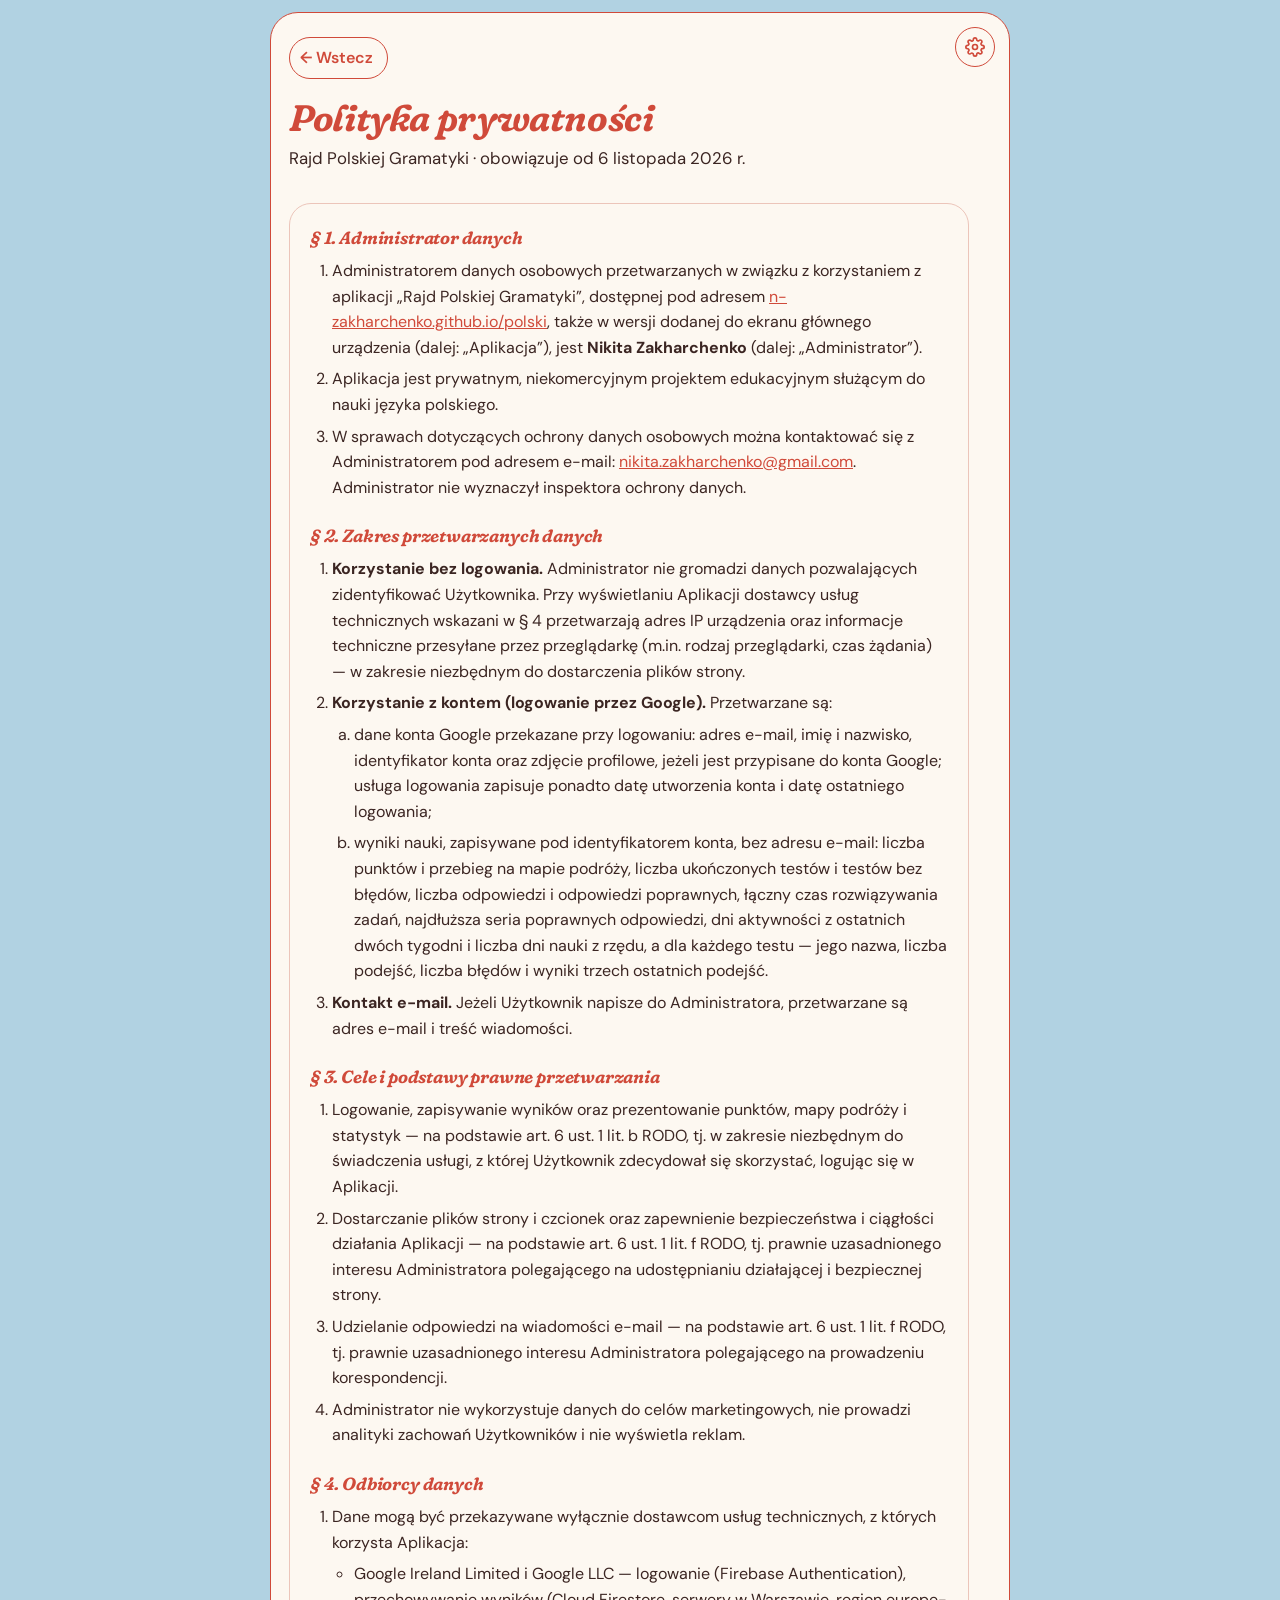
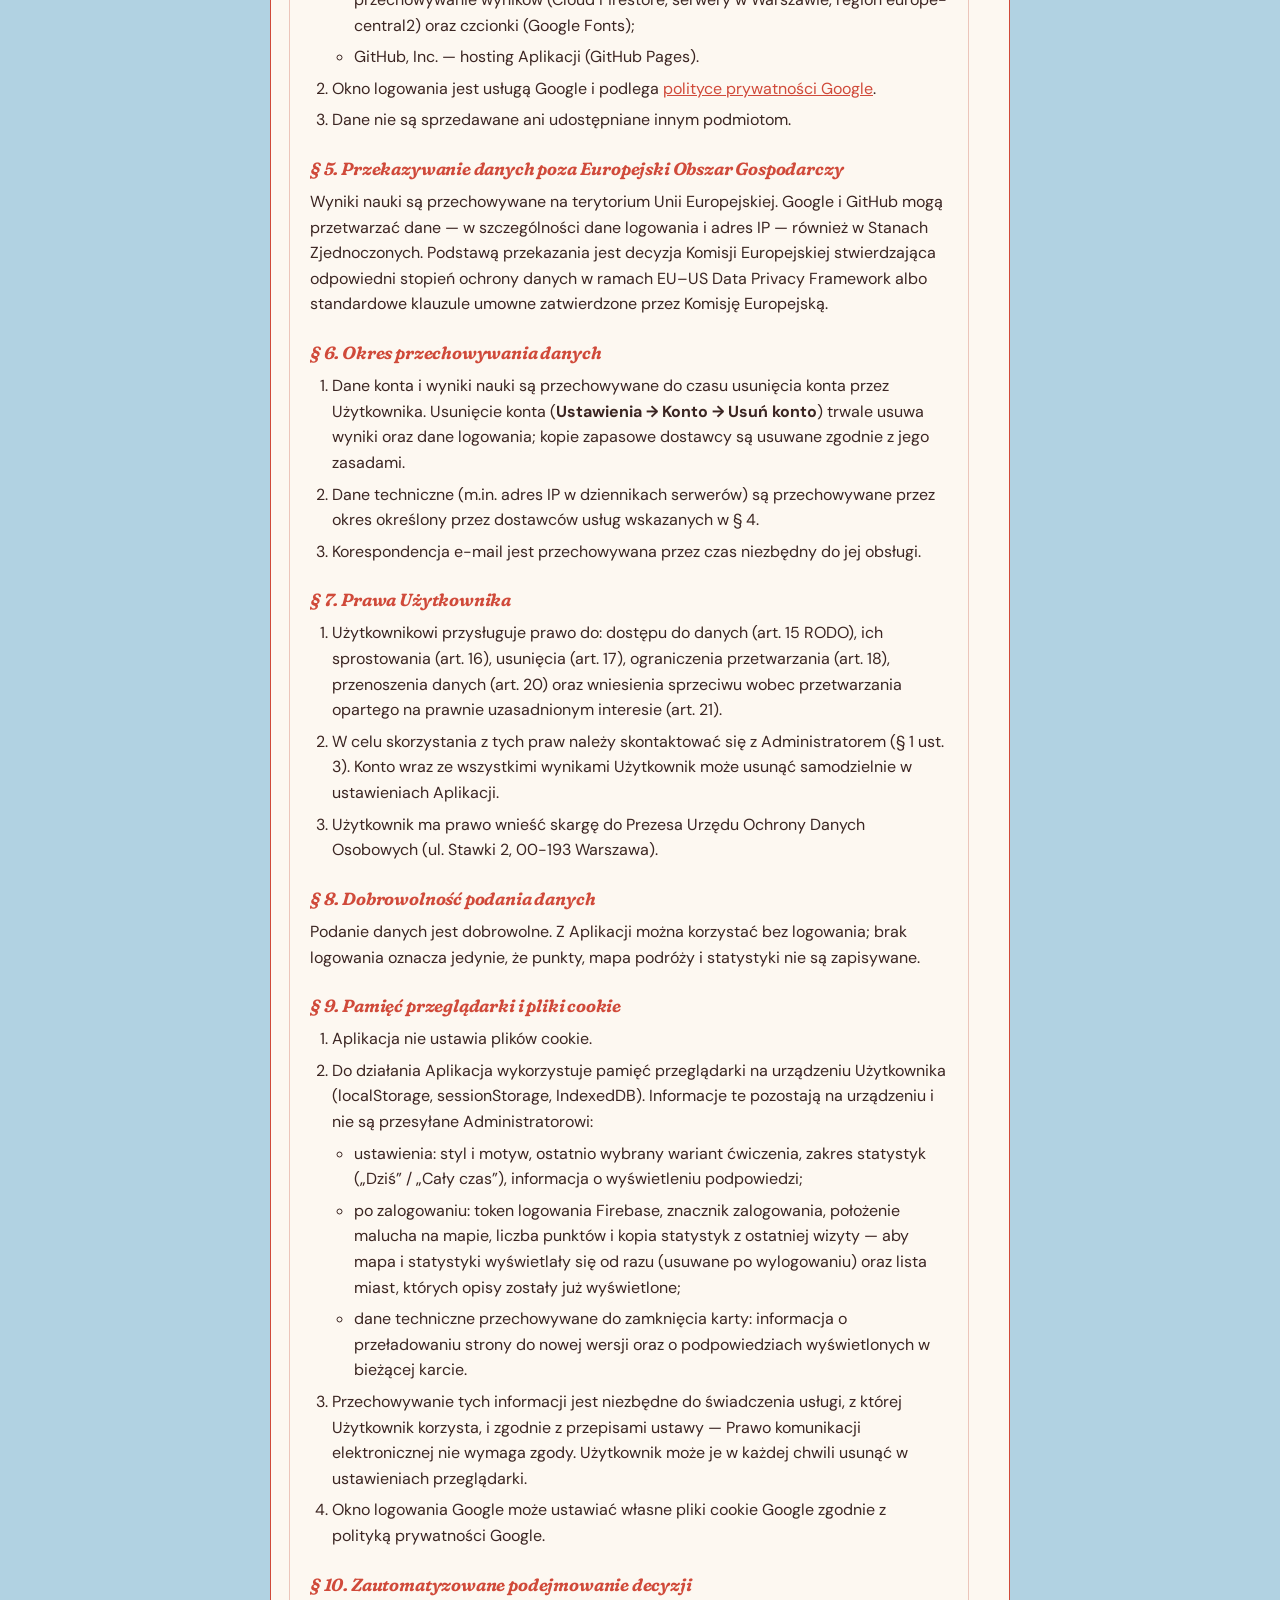
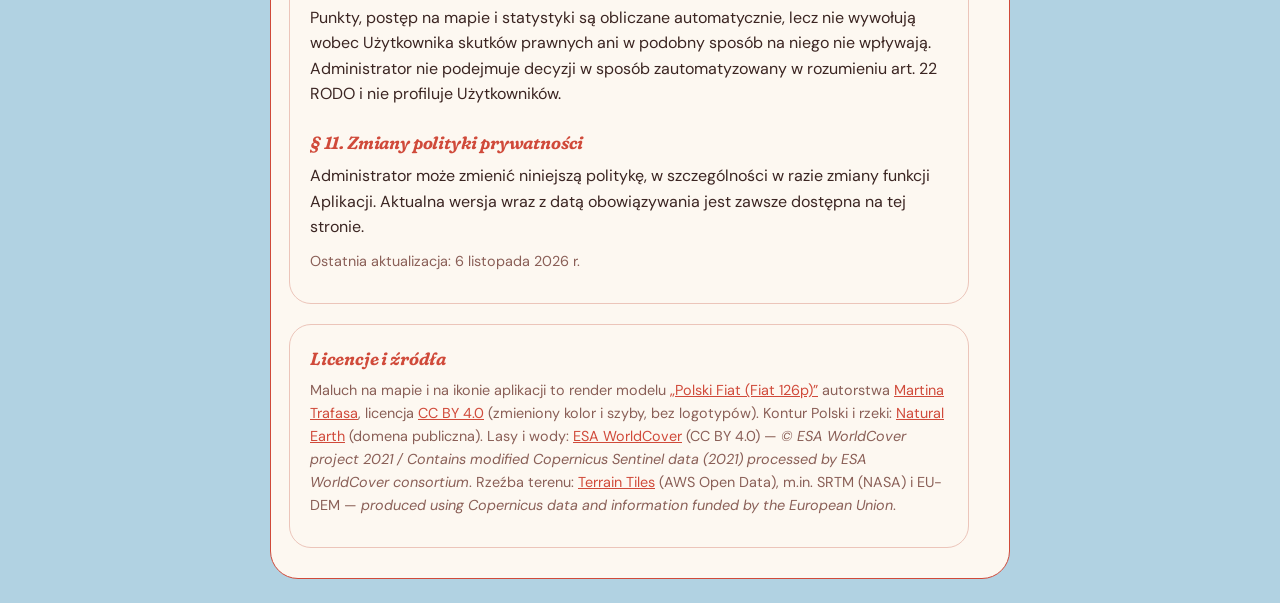
==== commit f87072e3: "Tłumaczenie słów (wspólny słownik), statystyki „Dziś / Cały czas”, mapa od razu po teście - core/dic" ====
--- a/privacy.html
+++ b/privacy.html
@@ -5,21 +5,21 @@
   <meta name="viewport" content="width=device-width, initial-scale=1">
   <title>Polityka prywatności — Rajd Polskiej Gramatyki</title>
   <!-- версия сайта: метка ?v= у всех наших файлов (защита от кэша); меняет tools/bump-version.js -->
-  <script>window.POLSKI_V = '20261108-1040';</script>
-  <link rel="icon" href="favicon.svg?v=20261108-1040" type="image/svg+xml">
+  <script>window.POLSKI_V = '20261108-1633';</script>
+  <link rel="icon" href="favicon.svg?v=20261108-1633" type="image/svg+xml">
   <!-- PWA: «на экран домой» — название Rajd Polski, иконка — малюх (core/pwa.js — инструкция по установке) -->
-  <link rel="manifest" href="manifest.webmanifest?v=20261108-1040">
-  <link rel="apple-touch-icon" href="icons/apple-touch-icon.png?v=20261108-1040">
+  <link rel="manifest" href="manifest.webmanifest?v=20261108-1633">
+  <link rel="apple-touch-icon" href="icons/apple-touch-icon.png?v=20261108-1633">
   <meta name="apple-mobile-web-app-title" content="Rajd Polski">
   <meta name="application-name" content="Rajd Polski">
   <meta name="mobile-web-app-capable" content="yes">
   <meta name="apple-mobile-web-app-capable" content="yes">
-  <link rel="stylesheet" href="style.css?v=20261108-1040">
+  <link rel="stylesheet" href="style.css?v=20261108-1633">
   <!-- стили оформления (Styl в настройках): включается тот, что в <html data-design> -->
-  <link rel="stylesheet" href="designs/01-retro-pastel.css?v=20261108-1040">
-  <link rel="stylesheet" href="designs/02-gazeta.css?v=20261108-1040">
-  <script src="core/settings.js?v=20261108-1040"></script>
-  <script src="core/update.js?v=20261108-1040" defer></script> <!-- новая версия сайта вышла — перезагрузиться (и в PWA) -->
+  <link rel="stylesheet" href="designs/01-retro-pastel.css?v=20261108-1633">
+  <link rel="stylesheet" href="designs/02-gazeta.css?v=20261108-1633">
+  <script src="core/settings.js?v=20261108-1633"></script>
+  <script src="core/update.js?v=20261108-1633" defer></script> <!-- новая версия сайта вышла — перезагрузиться (и в PWA) -->
 </head>
 <body>
   <main>
@@ -132,10 +132,11 @@
         <li>Do działania Aplikacja wykorzystuje pamięć przeglądarki na urządzeniu Użytkownika (localStorage,
           sessionStorage, IndexedDB). Informacje te pozostają na urządzeniu i nie są przesyłane Administratorowi:
           <ul>
-            <li>ustawienia: styl i motyw, ostatnio wybrany wariant ćwiczenia, informacja o wyświetleniu podpowiedzi;</li>
-            <li>po zalogowaniu: token logowania Firebase, znacznik zalogowania, położenie malucha na mapie i liczba
-              punktów z poprzedniej wizyty (usuwane po wylogowaniu) oraz lista miast, których opisy zostały już
-              wyświetlone;</li>
+            <li>ustawienia: styl i motyw, ostatnio wybrany wariant ćwiczenia, zakres statystyk („Dziś” / „Cały czas”),
+              informacja o wyświetleniu podpowiedzi;</li>
+            <li>po zalogowaniu: token logowania Firebase, znacznik zalogowania, położenie malucha na mapie, liczba
+              punktów i kopia statystyk z ostatniej wizyty — aby mapa i statystyki wyświetlały się od razu (usuwane
+              po wylogowaniu) oraz lista miast, których opisy zostały już wyświetlone;</li>
             <li>dane techniczne przechowywane do zamknięcia karty: informacja o przeładowaniu strony do nowej wersji
               oraz o podpowiedziach wyświetlonych w bieżącej karcie.</li>
           </ul>
@@ -172,8 +173,8 @@
         m.in. SRTM (NASA) i EU-DEM — <i>produced using Copernicus data and information funded by the European Union</i>.</p>
     </section>
   </main>
-  <script src="core/haptics.js?v=20261108-1040"></script>
-  <script src="core/account.js?v=20261108-1040" defer></script>
-  <script src="core/pwa.js?v=20261108-1040" defer></script>
+  <script src="core/haptics.js?v=20261108-1633"></script>
+  <script src="core/account.js?v=20261108-1633" defer></script>
+  <script src="core/pwa.js?v=20261108-1633" defer></script>
 </body>
 </html>
--- a/style.css
+++ b/style.css
@@ -27,6 +27,11 @@
   --num: #3f6fe8;   /* число словами */
   --b-bg: #e8efff;  /* рамка и варианты числительного */
   --b-text: #24449e;
+  /* imiesłów (причастие) — оранжевый во всём приложении: рамка, варианты, выделения в правиле */
+  --o-bg: #ffedd5;
+  --o-border: #f97316;
+  --o-text: #9a3412;
+  --imi: #ea580c;   /* причастие в тексте правила, подсказка в пустой рамке */
   /* карта путешествия */
   --map-land: #f1f3f8;
   --map-border: #d3d8e3;
@@ -71,6 +76,10 @@
     --num: #8aa8ff;
     --b-bg: #17223f;
     --b-text: #c9d7ff;
+    --o-bg: #3b1f0b;
+    --o-border: #f08a3c;
+    --o-text: #fed7aa;
+    --imi: #ff9a52;
     --map-land: #242833;
     --map-border: #3a4050;
     --terrain-light: none;
@@ -106,6 +115,10 @@
   --num: #8aa8ff;
   --b-bg: #17223f;
   --b-text: #c9d7ff;
+  --o-bg: #3b1f0b;
+  --o-border: #f08a3c;
+  --o-text: #fed7aa;
+  --imi: #ff9a52;
   --map-land: #242833;
   --map-border: #3a4050;
   --terrain-light: none;
@@ -149,7 +162,8 @@
 /* мобильный: одна колонка; шире — столько колонок, сколько влезет */
 .test-list {
   display: grid;
-  grid-template-columns: repeat(auto-fill, minmax(260px, 1fr));
+  /* min(…, 100%) — на узком телефоне карточка не шире панели (иначе 260px вылезали за край) */
+  grid-template-columns: repeat(auto-fill, minmax(min(260px, 100%), 1fr));
   gap: 14px;
 }
 
@@ -191,8 +205,31 @@
 }
 
 .test-text { flex: 1; display: flex; flex-direction: column; min-width: 0; }
-.test-title { font-size: 1.15rem; font-weight: 700; }
-.test-desc { font-size: 0.92rem; color: var(--muted); }
+.test-title { font-size: 1.15rem; font-weight: 700; overflow-wrap: break-word; }
+.test-desc { font-size: 0.92rem; color: var(--muted); overflow-wrap: break-word; }
+
+/* сравнение «czynny / bierny» в правиле на узком телефоне: подпись строки — сверху, два значения — рядом под ней
+   (в три колонки «od czasowników | tylko niedokonanych | przechodnich…» не помещается) */
+@media (max-width: 360px) {
+  .rule-flow.wide, .rule-flow.wide thead, .rule-flow.wide tbody { display: block; }
+  .rule-flow.wide tr { display: grid; grid-template-columns: 1fr 1fr; column-gap: 8px; }
+  .rule-flow.wide th:first-child { display: none; }
+  .rule-flow.wide td:first-child { grid-column: 1 / -1; padding-top: 8px; color: var(--muted); }
+  /* табличка «bezokolicznik → oni → imiesłów»: без первого столбца (и его стрелки) — иначе не помещается */
+  .rule-flow.narrow-drop1 th:nth-child(-n+2), .rule-flow.narrow-drop1 td:nth-child(-n+2) { display: none; }
+}
+
+/* узкие телефоны (до 360px): карточка компактнее — длинное «przymiotnikowe» помещается целиком */
+@media (max-width: 360px) {
+  .test-card { gap: 10px; padding: 14px 12px; }
+  .test-icon { width: 42px; height: 42px; border-radius: 12px; font-size: 0.9rem; }
+  .test-title { font-size: 1rem; }
+  .test-desc { font-size: 0.85rem; }
+}
+/* совсем узко (≤320px): без стрелки — карточка и так целиком ссылка, длинному слову нужно место */
+@media (max-width: 320px) {
+  .test-arrow { display: none; }
+}
 
 .test-arrow {
   flex: none;
@@ -217,6 +254,9 @@
   font-weight: 700;
 }
 .back[hidden] { display: none; }
+/* длинное слово в заголовке («przymiotnikowe») переносится целиком; рвётся внутри, только если не влезает
+   даже одно на строку (самые узкие телефоны) — чтобы не уехать за край */
+h1 { overflow-wrap: break-word; }
 
 /* iOS: невидимая подпись переключателя во всю кнопку — касание даёт системный щелчок (core/haptics.js).
    Стоит раньше .chip / .ghost, чтобы их position (летящее слово — fixed) брал верх. */
@@ -362,6 +402,8 @@
 .settings-btn:focus-visible { outline: 3px solid var(--accent); outline-offset: 2px; }
 .rule-dialog.settings-dialog { width: min(440px, calc(100vw - 32px)); }
 h1 { padding-right: 48px; } /* место под шестерёнку: длинный заголовок под неё не залезает */
+/* над заголовком кнопка «Wstecz» — шестерёнка в её ряду, заголовку место не нужно (иначе «przymiotnikowe» не влезает) */
+.back:not([hidden]) + h1 { padding-right: 0; }
 .settings-section .seg { margin-top: 2px; }
 .settings-section + .settings-section { margin-top: 24px; }
 
@@ -700,6 +742,11 @@
 .stats { margin-top: 44px; }
 .stats[hidden] { display: none; }
 .stats-title { margin: 0 0 14px; font-size: 1.15rem; }
+/* заголовок + переключатель «Dziś / Cały czas» */
+.stats-head { display: flex; flex-wrap: wrap; align-items: center; justify-content: space-between; gap: 8px 12px; margin-bottom: 14px; }
+.stats-head .stats-title { margin: 0; }
+.seg-sm { gap: 6px; }
+.seg-sm .seg-btn { min-height: 34px; padding: 5px 12px; font-size: 0.85rem; }
 .stats-grid { display: grid; grid-template-columns: repeat(4, minmax(0, 1fr)); gap: 10px; }
 .stat {
   background: var(--stat-bg, var(--bg));
@@ -770,7 +817,8 @@
 }
 .caption-yellow::before,
 .caption-green::before,
-.caption-blue::before {
+.caption-blue::before,
+.caption-orange::before {
   content: "";
   display: inline-block;
   width: 10px;
@@ -782,6 +830,7 @@
 .caption-yellow::before { background: var(--y-border); }
 .caption-green::before { background: var(--g-border); }
 .caption-blue::before { background: var(--num); }
+.caption-orange::before { background: var(--o-border); }
 
 .slots-source {
   padding: 12px 16px;
@@ -789,6 +838,13 @@
   background: var(--bg);
 }
 .slots-source-text { margin: 0; font-size: 1.15rem; font-weight: 600; }
+/* подчёркнутый фрагмент исходного предложения («który czyta» → imiesłów) */
+.slots-mark {
+  text-decoration: underline;
+  text-decoration-color: var(--o-border);
+  text-decoration-thickness: 2px;
+  text-underline-offset: 4px;
+}
 
 .slots-sentence {
   display: flex;
@@ -815,8 +871,10 @@
   align-items: center;
   justify-content: center;
   min-width: 96px;
-  height: 46px;
-  padding: 0 14px;
+  /* высота растёт, если ответ в две строки («Stu dziewięćdziesięciu jeden»); в одну — те же 46px */
+  min-height: 46px;
+  padding: 4px 14px;
+  text-align: center;
   border: 2px dashed;
   border-radius: 12px;
   background: transparent;
@@ -828,10 +886,12 @@
 .slot-yellow { border-color: var(--y-border); }
 .slot-green { border-color: var(--g-border); }
 .slot-blue { border-color: var(--num); }
+.slot-orange { border-color: var(--o-border); }
 .slot.filled { border-style: solid; }
 .slot-yellow.filled { background: var(--y-bg); color: var(--y-text); }
 .slot-green.filled { background: var(--g-bg); color: var(--g-text); }
 .slot-blue.filled { background: var(--b-bg); color: var(--b-text); }
+.slot-orange.filled { background: var(--o-bg); color: var(--o-text); }
 /* подсказка в пустой рамке (цифра числительного) */
 .slot:empty::before {
   content: attr(data-placeholder);
@@ -839,6 +899,7 @@
   font-weight: 800;
   opacity: 0.55;
 }
+.slot-orange:empty::before { color: var(--imi); font-weight: 700; } /* инфинитив в рамке imiesłowu: (upiec) */
 .slot.landing { color: transparent; background: transparent; border-style: dashed; }
 .slot.pop { animation: slot-pop 0.28s ease; }
 .slot.right { box-shadow: 0 0 0 3px var(--ok); }
@@ -875,6 +936,7 @@
 .chip-yellow { background: var(--y-bg); border-color: var(--y-border); color: var(--y-text); }
 .chip-green { background: var(--g-bg); border-color: var(--g-border); color: var(--g-text); }
 .chip-blue { background: var(--b-bg); border-color: var(--num); color: var(--b-text); }
+.chip-orange { background: var(--o-bg); border-color: var(--o-border); color: var(--o-text); }
 .chip.used { visibility: hidden; }
 
 /* слово в полёте к рамке */
@@ -1116,6 +1178,62 @@
   font-size: 0.95rem;
 }
 .rule-uwaga strong { color: var(--accent); }
+
+/* компактная табличка «как образуется» (bezokolicznik → oni → imiesłów), не превращается в карточки на телефоне */
+.rule-flow {
+  border-collapse: collapse;
+  margin: 0 0 14px;
+  font-size: 0.95rem;
+  background: var(--bg);
+  border-radius: 12px;
+}
+.rule-flow th {
+  padding: 10px 12px 4px;
+  text-align: left;
+  color: var(--muted);
+  font-size: 0.72rem;
+  font-weight: 700;
+  letter-spacing: 0.04em;
+  text-transform: uppercase;
+}
+.rule-flow td { padding: 3px 12px; white-space: nowrap; }
+.rule-flow td.arr { padding: 3px 0; color: var(--muted); }
+.rule-flow tbody tr:last-child td { padding-bottom: 10px; }
+.rule-flow mark, .rule-uwaga mark, .rule-lead mark { padding: 0 3px; border-radius: 4px; background: var(--y-bg); color: inherit; }
+.rule-flow.wide { width: 100%; }
+.rule-flow.wide td { white-space: normal; vertical-align: top; }
+.rule-flow.wym td:first-child { white-space: nowrap; }   /* «dzi → dz» — одной строкой */
+/* табличка внутри «Uwaga!» — без своей подложки, вровень с текстом */
+.rule-uwaga .rule-flow { margin: 8px 0 0; background: none; }
+.rule-uwaga .rule-flow th:first-child, .rule-uwaga .rule-flow td:first-child { padding-left: 0; }
+.rule-uwaga .rule-flow th { padding-top: 0; }
+.rule-uwaga .rule-flow tbody tr:last-child td { padding-bottom: 0; }
+.rule-no { color: var(--bad); font-weight: 700; }
+
+/* правило imiesłowów (tests/imieslowy/common.js): все выделения оранжевые; причастие в тексте — .imi, как .num */
+.rule-body .rule-imi mark { background: var(--o-bg); }
+.rule-body .rule-imi td mark { padding: 0 1px; }   /* окончание внутри слова — без зазора */
+.rule-body .rule-imi .rule-sub { color: var(--imi); }
+.rule-body .imi { color: var(--imi); font-weight: 700; }
+/* «Wymiany przed -ony» — строка таблицы сразу под своей группой */
+.rule-table tr.rule-wym td { border-top: none; padding: 0 0 10px; }
+.rule-table tr.rule-wym .rule-uwaga { margin: 0; }
+.rule-imi .rule-table tr.g1 td:first-child,
+.rule-imi .rule-table tr.g1 td:last-child,
+.rule-imi .rule-table b, .rule-imi .nw { white-space: nowrap; }   /* не рвать «-y-» и «my-ć» на дефисе */
+
+@media (max-width: 600px) {
+  .rule-flow { font-size: 0.85rem; }
+  .rule-flow th, .rule-flow td { padding-left: 6px; padding-right: 6px; white-space: normal; }
+  .rule-flow td.arr { padding-left: 0; padding-right: 0; }
+  .rule-flow .tail { display: none; }   /* «, -ca, -ce» — уже есть в тексте над табличкой */
+  /* табличка внутри большой таблицы правила («Wymiany przed -ony») — остаётся таблицей, а не карточками */
+  .rule-table .rule-flow { display: table; width: auto; }
+  .rule-table .rule-flow tbody { display: table-row-group; }
+  .rule-table .rule-flow tr { display: table-row; }
+  .rule-table .rule-flow td { display: table-cell; width: auto; padding: 3px 6px; }
+  .rule-flow.wide th, .rule-flow.wide td { padding-left: 4px; padding-right: 4px; }
+}
 
 /* узкий экран: строки таблицы — карточками */
 @media (max-width: 600px) {
--- a/designs/01-retro-pastel.css
+++ b/designs/01-retro-pastel.css
@@ -22,6 +22,10 @@
   --num: #3f6fe8;              /* liczebnik: обводка и число словами */
   --b-text: #24449e;
   /* --b-bg: #d3e…  — ждёт точное значение */
+  --o-bg: #ffd9b8;             /* imiesłów: оранжевый */
+  --o-border: #ff7a1a;
+  --o-text: #8f3f0a;
+  --imi: #f06a0a;
   /* плашки «Dokładnie! / Prawie! / O kurde!» */
   --verdict-ok: #3f8f5a;
   --verdict-bad: #ff9500;
@@ -71,6 +75,7 @@
     --y-bg: #4a3a0e; --y-border: #ffbd24; --y-text: #ffe08a;
     --g-bg: #173d1f; --g-border: #2eb830; --g-text: #b4f0a8;
     --b-bg: #1c2a52; --num: #7f9dff; --b-text: #cdd9ff;
+    --o-bg: #4a2810; --o-border: #ff8a2a; --o-text: #ffd0a1; --imi: #ffa25c;
     --verdict-ok: #2f8a55; --verdict-bad: #e88a00; --verdict-fail: #d9533f;
   }
 }
@@ -83,6 +88,7 @@
   --y-bg: #4a3a0e; --y-border: #ffbd24; --y-text: #ffe08a;
   --g-bg: #173d1f; --g-border: #2eb830; --g-text: #b4f0a8;
   --b-bg: #1c2a52; --num: #7f9dff; --b-text: #cdd9ff;
+  --o-bg: #4a2810; --o-border: #ff8a2a; --o-text: #ffd0a1; --imi: #ffa25c;
   --verdict-ok: #2f8a55; --verdict-bad: #e88a00; --verdict-fail: #d9533f;
 }
 
@@ -138,6 +144,13 @@
   font-size: 1.15rem;
 }
 [data-design="01-retro-pastel"] .test-title { font-family: var(--serif); font-weight: 650; font-size: 1.25rem; }
+/* узкие телефоны: см. style.css — компактная карточка; заголовок страницы чуть меньше, чтобы слова не рвались */
+@media (max-width: 360px) {
+  [data-design="01-retro-pastel"] .test-title { font-size: 1.05rem; }
+  [data-design="01-retro-pastel"] .test-icon { border-radius: 12px; font-size: 0.95rem; }
+  [data-design="01-retro-pastel"] .test-arrow { width: 28px; height: 28px; font-size: 0.85rem; }
+  [data-design="01-retro-pastel"] h1 { font-size: 1.9rem; }
+}
 [data-design="01-retro-pastel"] .test-desc { color: var(--text); opacity: 0.75; }
 /* стрелка — красный кружок, как кнопка корзины в референсе */
 [data-design="01-retro-pastel"] .test-arrow {
@@ -151,6 +164,11 @@
   font-size: 1rem;
 }
 [data-design="01-retro-pastel"] .test-card:hover .test-arrow { color: var(--accent-ink); }
+/* совсем узко (≤320px): без стрелки — карточка и так целиком ссылка, длинному слову нужно место
+   (после правила выше, иначе его display: grid перебивает) */
+@media (max-width: 320px) {
+  [data-design="01-retro-pastel"] .test-arrow { display: none; }
+}
 [data-design="01-retro-pastel"] .test-card.soon { opacity: 1; }
 [data-design="01-retro-pastel"] .test-card.soon .test-text { opacity: 0.65; }
 [data-design="01-retro-pastel"] .test-card.soon .test-icon { background: var(--panel); color: var(--muted); }
--- a/designs/02-gazeta.css
+++ b/designs/02-gazeta.css
@@ -185,6 +185,15 @@
 [data-design="02-gazeta"] .test-arrow { font-size: 0; color: var(--muted); }
 [data-design="02-gazeta"] .test-arrow::after { content: '☞'; font-size: 1.5rem; line-height: 1; }
 [data-design="02-gazeta"] .test-card:hover .test-arrow { color: var(--ink); transform: translateX(3px); }
+/* узкие телефоны: компактнее, чтобы «przymiotnikowe» помещалось целиком (≤320px — ещё и без руки-указателя) */
+@media (max-width: 360px) {
+  [data-design="02-gazeta"] .test-card { padding: 14px 12px; }
+  [data-design="02-gazeta"] .test-icon { width: 42px; height: 42px; font-size: 0.9rem; }
+  [data-design="02-gazeta"] .test-title { font-size: 1.1rem; }
+}
+@media (max-width: 320px) {
+  [data-design="02-gazeta"] .test-arrow { display: none; }
+}
 [data-design="02-gazeta"] .test-card.soon { opacity: 1; }
 [data-design="02-gazeta"] .test-card.soon .test-text,
 [data-design="02-gazeta"] .test-card.soon .test-icon { opacity: 0.5; }
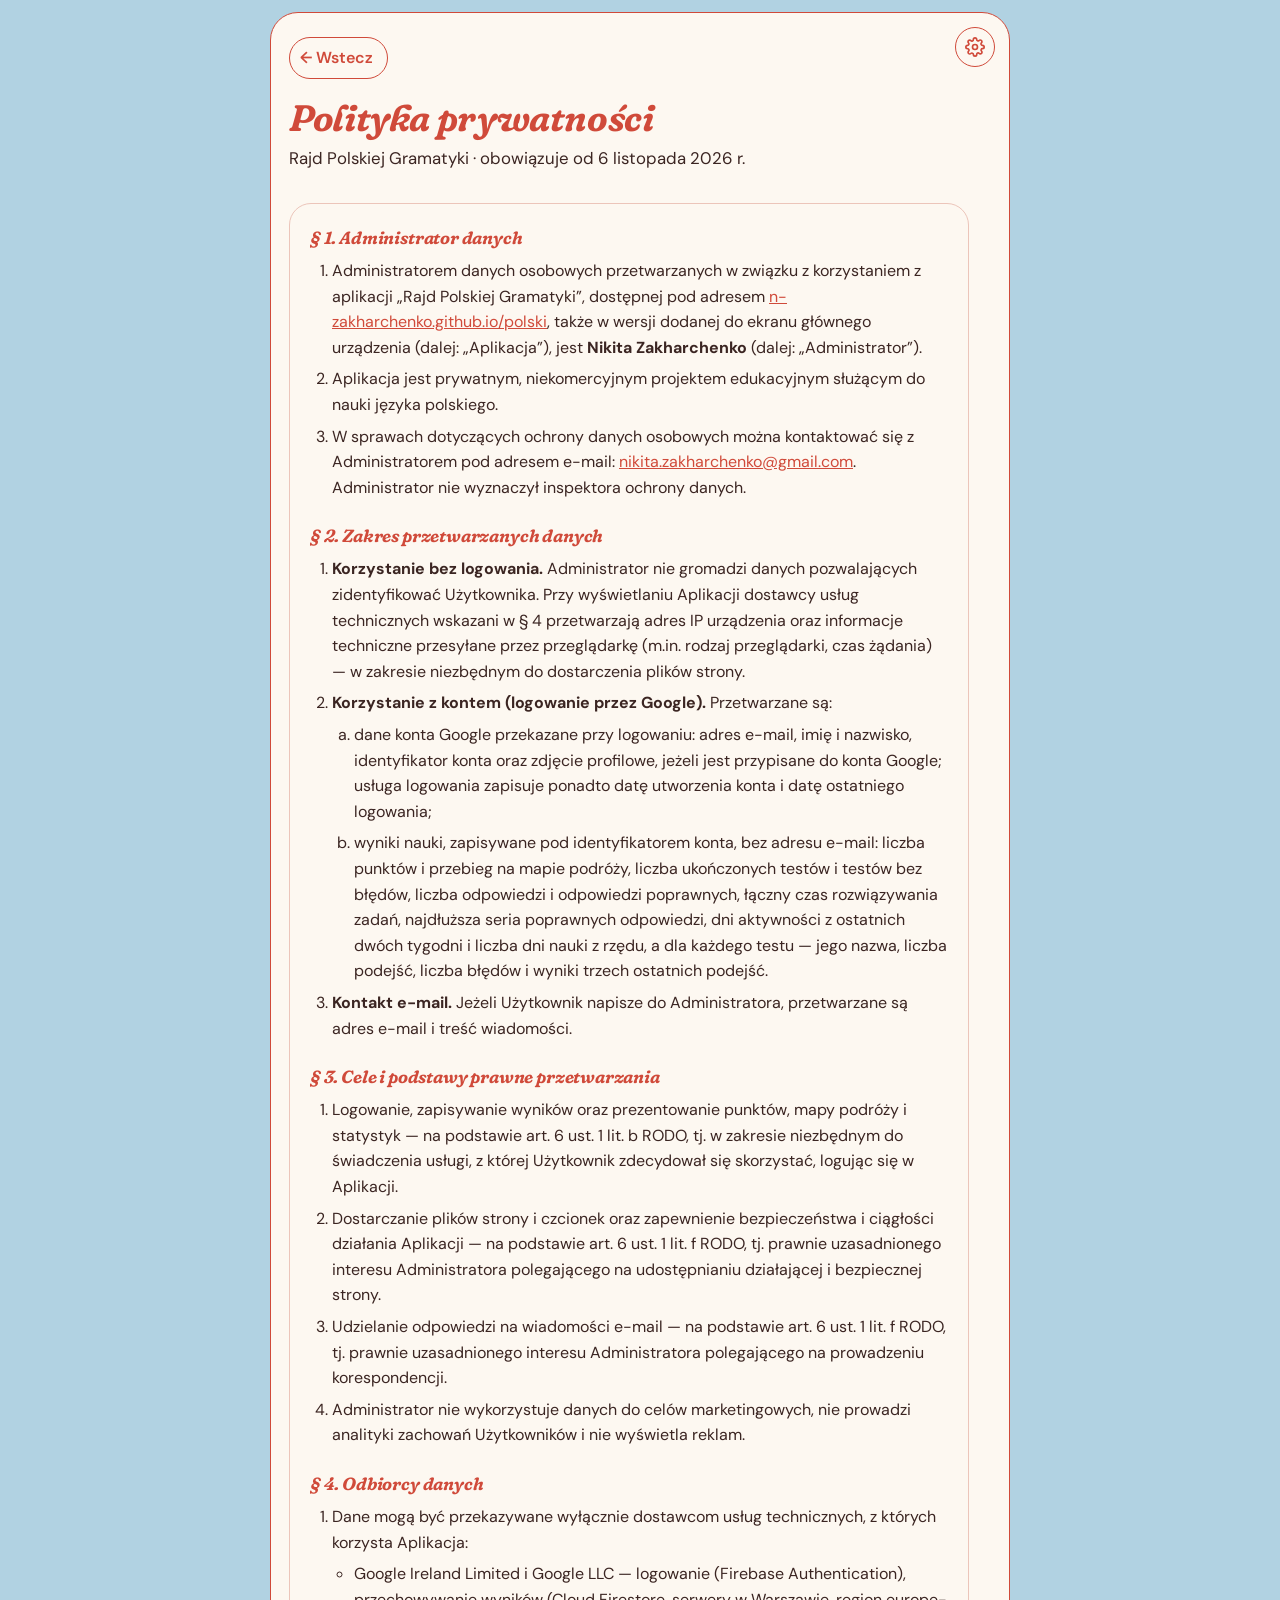
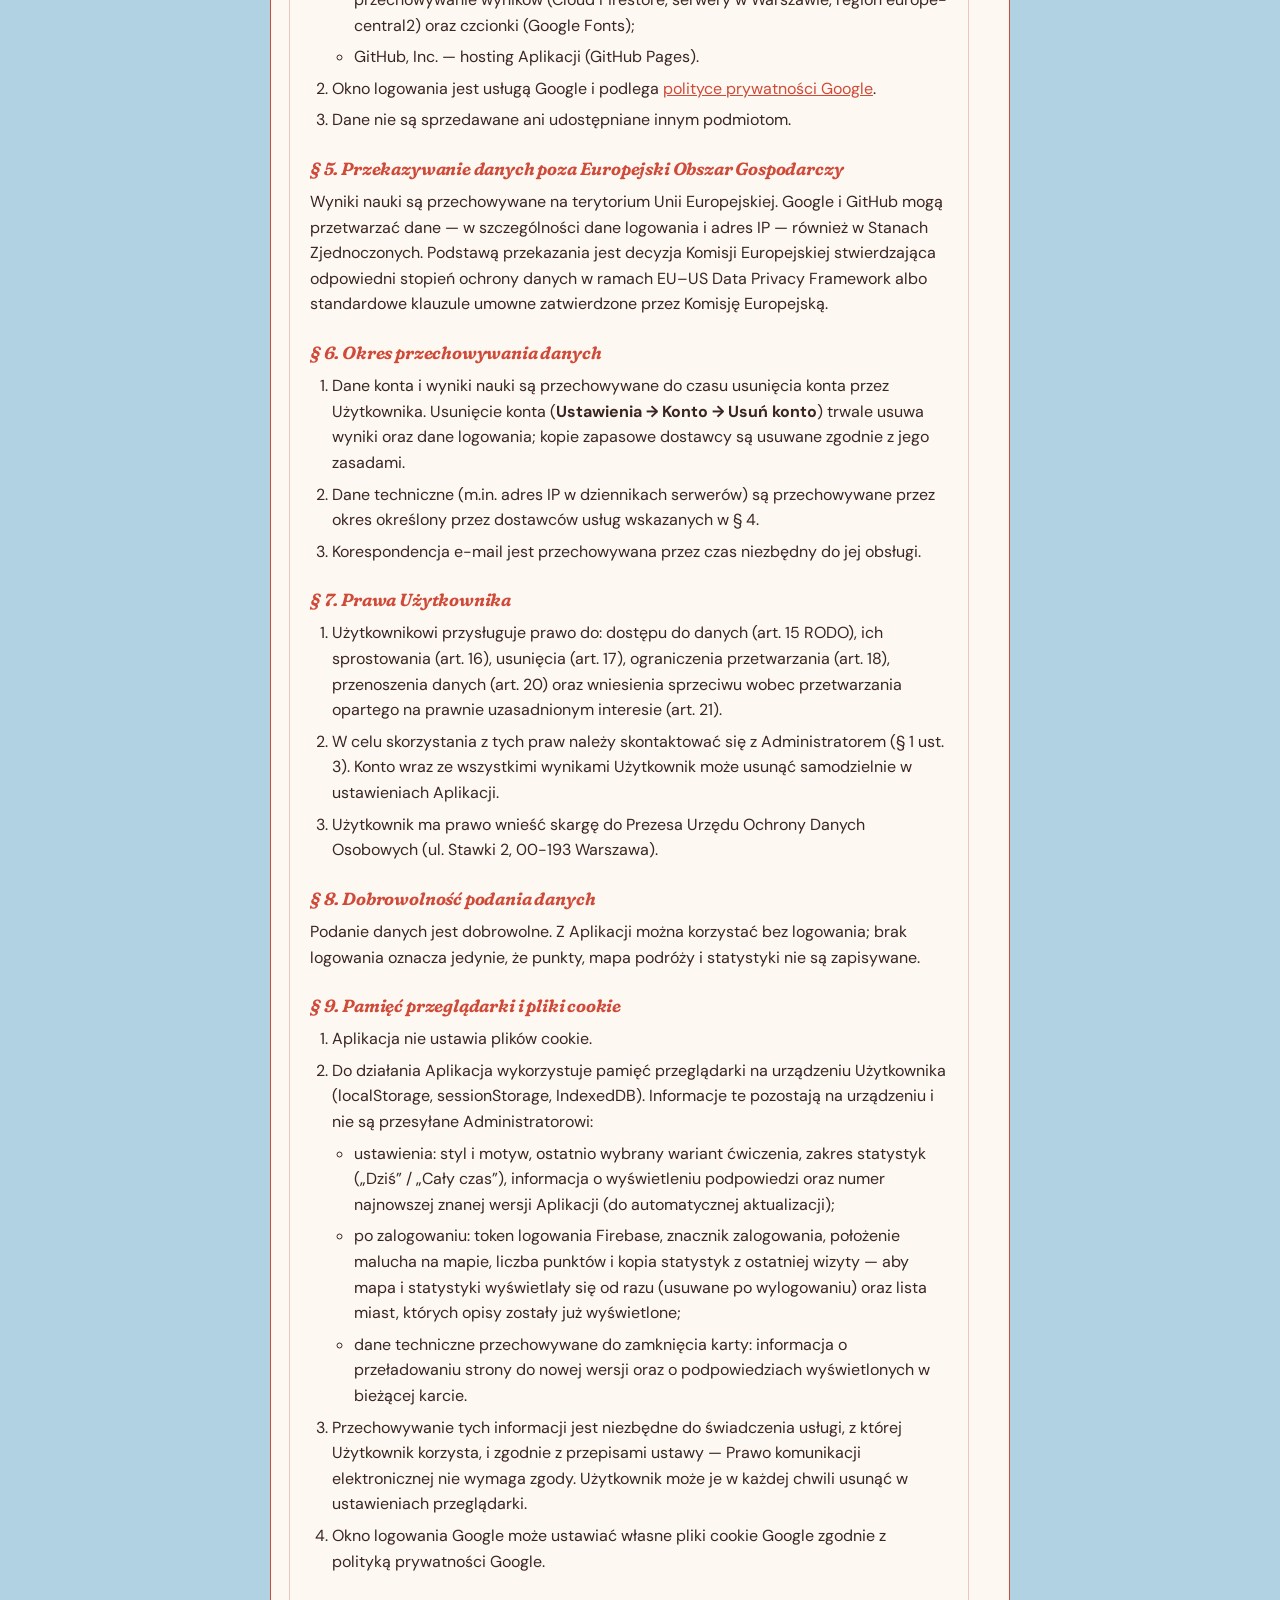
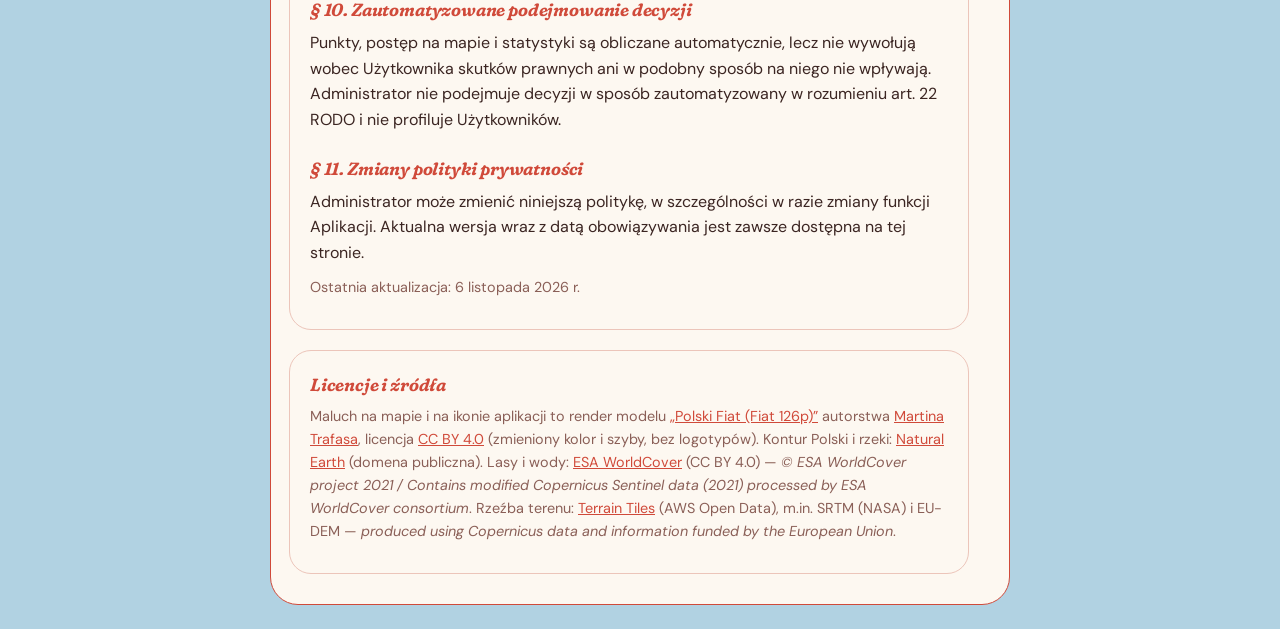
==== commit cb9684f1: "Strony zawsze świeże w PWA (service worker), bez migania starej wersji; domyślnie motyw „Dzień” - sw" ====
--- a/privacy.html
+++ b/privacy.html
@@ -5,21 +5,21 @@
   <meta name="viewport" content="width=device-width, initial-scale=1">
   <title>Polityka prywatności — Rajd Polskiej Gramatyki</title>
   <!-- версия сайта: метка ?v= у всех наших файлов (защита от кэша); меняет tools/bump-version.js -->
-  <script>window.POLSKI_V = '20261108-1633';</script>
-  <link rel="icon" href="favicon.svg?v=20261108-1633" type="image/svg+xml">
+  <script>window.POLSKI_V = '20261108-1645';</script>
+  <link rel="icon" href="favicon.svg?v=20261108-1645" type="image/svg+xml">
   <!-- PWA: «на экран домой» — название Rajd Polski, иконка — малюх (core/pwa.js — инструкция по установке) -->
-  <link rel="manifest" href="manifest.webmanifest?v=20261108-1633">
-  <link rel="apple-touch-icon" href="icons/apple-touch-icon.png?v=20261108-1633">
+  <link rel="manifest" href="manifest.webmanifest?v=20261108-1645">
+  <link rel="apple-touch-icon" href="icons/apple-touch-icon.png?v=20261108-1645">
   <meta name="apple-mobile-web-app-title" content="Rajd Polski">
   <meta name="application-name" content="Rajd Polski">
   <meta name="mobile-web-app-capable" content="yes">
   <meta name="apple-mobile-web-app-capable" content="yes">
-  <link rel="stylesheet" href="style.css?v=20261108-1633">
+  <link rel="stylesheet" href="style.css?v=20261108-1645">
   <!-- стили оформления (Styl в настройках): включается тот, что в <html data-design> -->
-  <link rel="stylesheet" href="designs/01-retro-pastel.css?v=20261108-1633">
-  <link rel="stylesheet" href="designs/02-gazeta.css?v=20261108-1633">
-  <script src="core/settings.js?v=20261108-1633"></script>
-  <script src="core/update.js?v=20261108-1633" defer></script> <!-- новая версия сайта вышла — перезагрузиться (и в PWA) -->
+  <link rel="stylesheet" href="designs/01-retro-pastel.css?v=20261108-1645">
+  <link rel="stylesheet" href="designs/02-gazeta.css?v=20261108-1645">
+  <script src="core/settings.js?v=20261108-1645"></script>
+  <script src="core/update.js?v=20261108-1645"></script> <!-- новая версия сайта вышла — перезагрузиться (и в PWA) -->
 </head>
 <body>
   <main>
@@ -133,7 +133,8 @@
           sessionStorage, IndexedDB). Informacje te pozostają na urządzeniu i nie są przesyłane Administratorowi:
           <ul>
             <li>ustawienia: styl i motyw, ostatnio wybrany wariant ćwiczenia, zakres statystyk („Dziś” / „Cały czas”),
-              informacja o wyświetleniu podpowiedzi;</li>
+              informacja o wyświetleniu podpowiedzi oraz numer najnowszej znanej wersji Aplikacji (do automatycznej
+              aktualizacji);</li>
             <li>po zalogowaniu: token logowania Firebase, znacznik zalogowania, położenie malucha na mapie, liczba
               punktów i kopia statystyk z ostatniej wizyty — aby mapa i statystyki wyświetlały się od razu (usuwane
               po wylogowaniu) oraz lista miast, których opisy zostały już wyświetlone;</li>
@@ -173,8 +174,8 @@
         m.in. SRTM (NASA) i EU-DEM — <i>produced using Copernicus data and information funded by the European Union</i>.</p>
     </section>
   </main>
-  <script src="core/haptics.js?v=20261108-1633"></script>
-  <script src="core/account.js?v=20261108-1633" defer></script>
-  <script src="core/pwa.js?v=20261108-1633" defer></script>
+  <script src="core/haptics.js?v=20261108-1645"></script>
+  <script src="core/account.js?v=20261108-1645" defer></script>
+  <script src="core/pwa.js?v=20261108-1645" defer></script>
 </body>
 </html>
